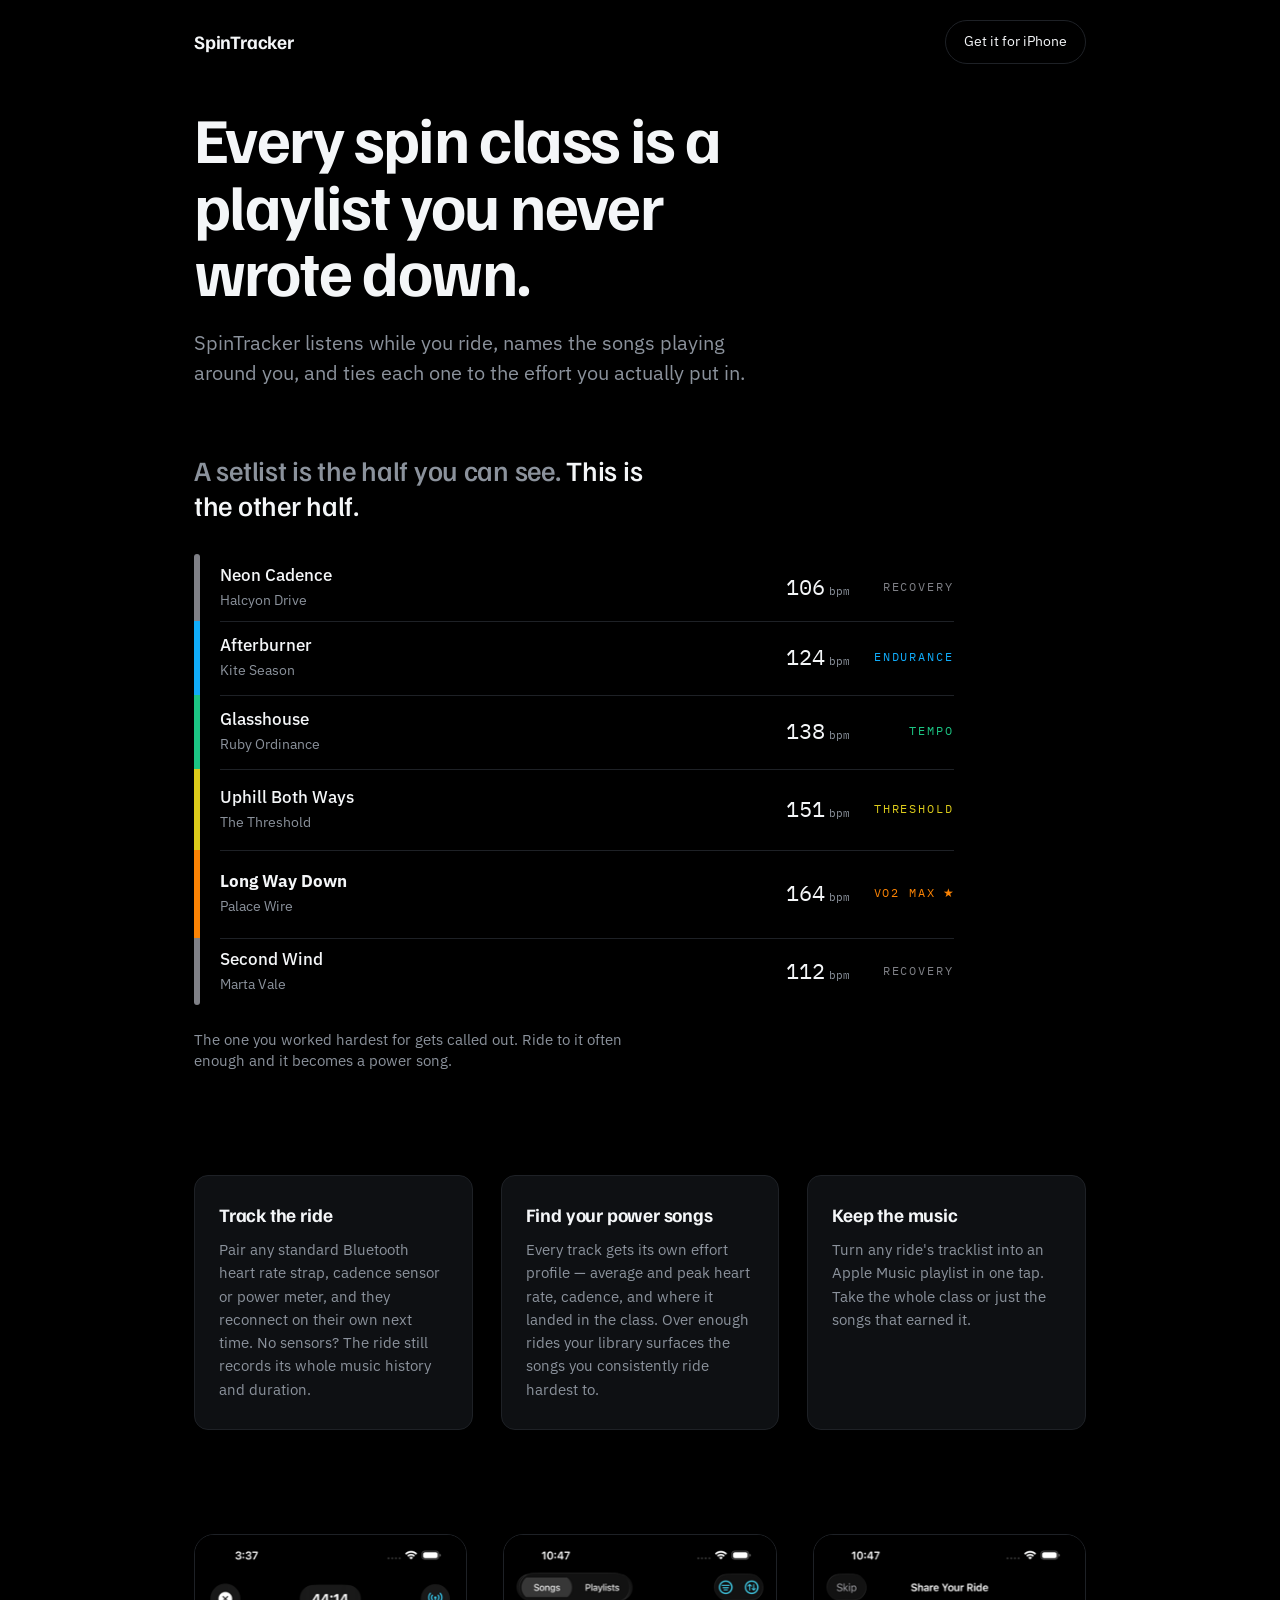
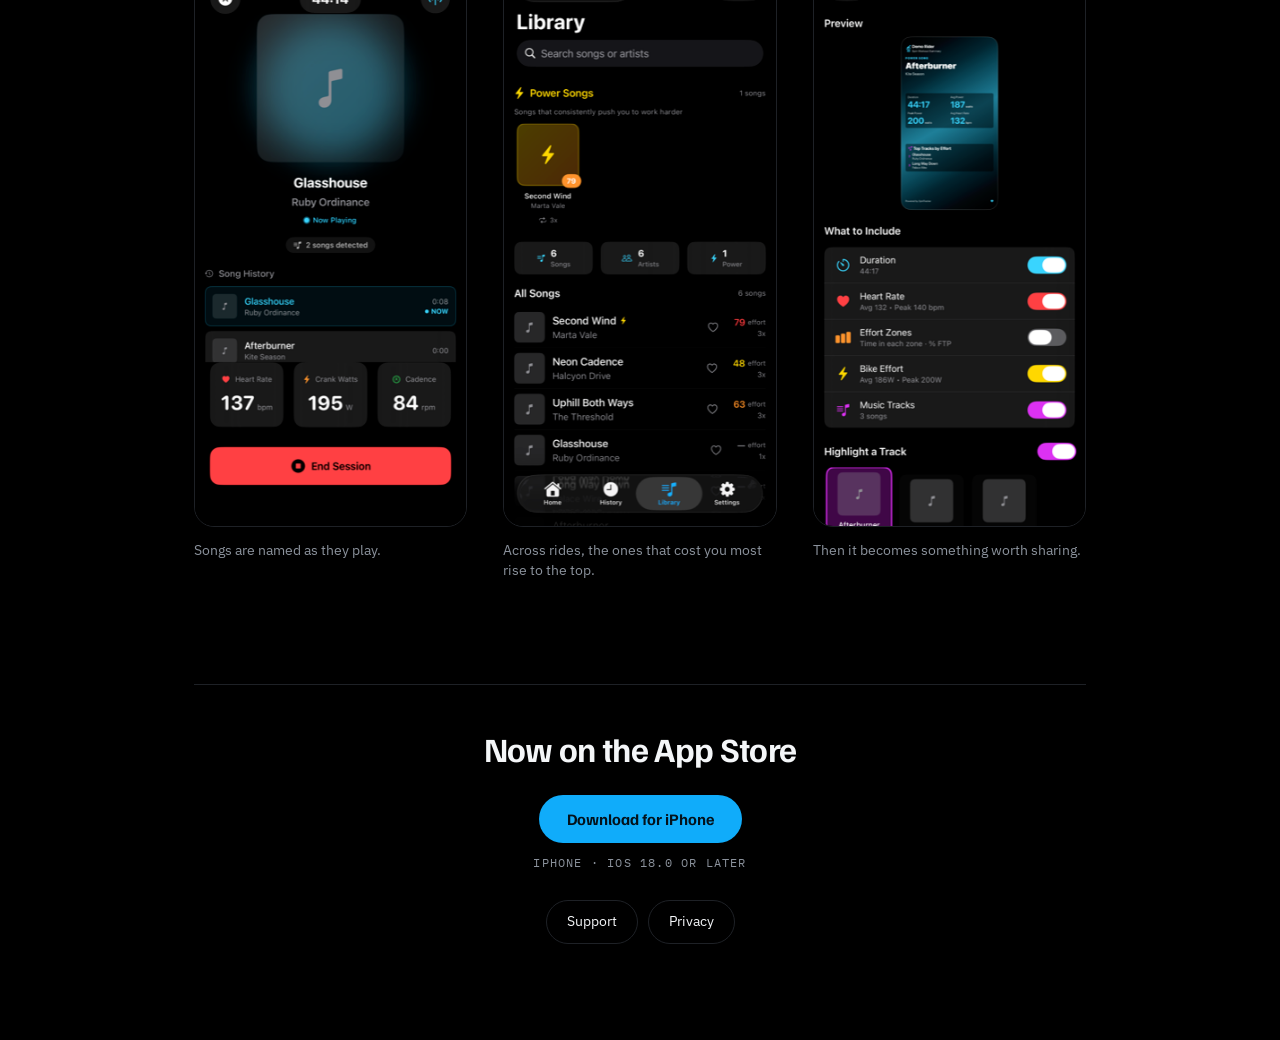
==== index.html @ 0a6ae8ca "Short links: the page loads /r/<code>, and says expired or unavailable Co-Authored-By: Claude Opus 5" ====
<!doctype html>
<html lang="en">
  <head>
    <meta charset="utf-8">
    <meta name="viewport" content="width=device-width, initial-scale=1">
    <!--preview:start-->
    <title>SpinTracker — every ride is a playlist</title>
    <meta name="description" content="SpinTracker listens while you ride, names the songs playing around you, and ties each one to the effort you actually put in.">
    <!--preview:end-->
    <link rel="preconnect" href="https://fonts.googleapis.com">
    <link rel="preconnect" href="https://fonts.gstatic.com" crossorigin>
    <link href="https://fonts.googleapis.com/css2?family=Familjen+Grotesk:wght@500;700&family=IBM+Plex+Mono:wght@400;500&family=IBM+Plex+Sans:wght@400;500&display=swap" rel="stylesheet">
    <link rel="stylesheet" href="/styles.css">
  </head>
  <body>
    <main id="app" hidden>
      <header class="bill">
        <p class="eyebrow">Setlist</p>
        <h1 id="instructor"></h1>
        <p id="venue"></p>
      </header>
      <div id="actions" class="actions" hidden></div>
      <ol id="tracks" class="tracks"></ol>
      <section id="metrics" class="metrics" hidden></section>
      <!--
        Points at this page's own root, which renders the landing pitch when
        the fragment carries no payload.

        Deliberately still not a direct App Store link, now that there is one
        to give. A visitor arriving from someone else's ride has no idea what
        this app is, so the landing page explains that first and carries the
        download link itself — which also keeps the store URL in one place.
      -->
      <footer class="cta">
        <a href="/">Tracked with SpinTracker</a>
      </footer>
    </main>

    <main id="landing" hidden>
      <!--
        The name and the platform used to sit in a small caps kicker above the
        headline. They live here now, and the link names the platform because
        nothing else above the fold does.

        It goes straight to the store. It used to jump to the footer (#get) so
        the store URL had one home, but every fragment on this page is read as
        a setlist payload: "get" failed to decode and the visitor who asked to
        download the app was told "This link is incomplete". app.js now lets a
        landing anchor through, but a download button should not depend on it.
        The store URL now lives here and in the footer; change both.
      -->
      <nav class="topbar" aria-label="SpinTracker">
        <span class="wordmark">SpinTracker</span>
        <a class="topbar-get" href="https://apps.apple.com/app/id6796364873">Get it for iPhone</a>
      </nav>

      <p id="expired-note" class="expired-note" role="status" hidden>This setlist has expired — setlists stay up for 30 days.</p>

      <header class="hero">
        <h1>Every spin class is a playlist you never wrote down.</h1>
        <p class="lede">
          SpinTracker listens while you ride, names the songs playing around you,
          and ties each one to the effort you actually put in.
        </p>
      </header>

      <section class="ride-section" aria-labelledby="ride-heading">
        <h2 id="ride-heading" class="section-title">
          A setlist is the half you can see.
          <em>This is the other half.</em>
        </h2>

        <ol class="ride">
          <li class="ride-row" style="--zone: var(--recovery); --span: 3">
            <span class="ride-bar" aria-hidden="true"></span>
            <span class="ride-song">Neon Cadence<em>Halcyon Drive</em></span>
            <span class="ride-bpm">106<em>bpm</em></span>
            <span class="ride-zone">Recovery</span>
          </li>
          <li class="ride-row" style="--zone: var(--endurance); --span: 4">
            <span class="ride-bar" aria-hidden="true"></span>
            <span class="ride-song">Afterburner<em>Kite Season</em></span>
            <span class="ride-bpm">124<em>bpm</em></span>
            <span class="ride-zone">Endurance</span>
          </li>
          <li class="ride-row" style="--zone: var(--tempo); --span: 4">
            <span class="ride-bar" aria-hidden="true"></span>
            <span class="ride-song">Glasshouse<em>Ruby Ordinance</em></span>
            <span class="ride-bpm">138<em>bpm</em></span>
            <span class="ride-zone">Tempo</span>
          </li>
          <li class="ride-row" style="--zone: var(--threshold); --span: 5">
            <span class="ride-bar" aria-hidden="true"></span>
            <span class="ride-song">Uphill Both Ways<em>The Threshold</em></span>
            <span class="ride-bpm">151<em>bpm</em></span>
            <span class="ride-zone">Threshold</span>
          </li>
          <li class="ride-row is-power" style="--zone: var(--vo2); --span: 6">
            <span class="ride-bar" aria-hidden="true"></span>
            <span class="ride-song">Long Way Down<em>Palace Wire</em></span>
            <span class="ride-bpm">164<em>bpm</em></span>
            <span class="ride-zone">VO2 Max</span>
          </li>
          <li class="ride-row" style="--zone: var(--recovery); --span: 3">
            <span class="ride-bar" aria-hidden="true"></span>
            <span class="ride-song">Second Wind<em>Marta Vale</em></span>
            <span class="ride-bpm">112<em>bpm</em></span>
            <span class="ride-zone">Recovery</span>
          </li>
        </ol>

        <p class="ride-note">
          The one you worked hardest for gets called out. Ride to it often enough
          and it becomes a power song.
        </p>
      </section>

      <section class="what" aria-label="What SpinTracker does">
        <article>
          <h3>Track the ride</h3>
          <p>
            Pair any standard Bluetooth heart rate strap, cadence sensor or power
            meter, and they reconnect on their own next time. No sensors? The ride
            still records its whole music history and duration.
          </p>
        </article>
        <article>
          <h3>Find your power songs</h3>
          <p>
            Every track gets its own effort profile — average and peak heart rate,
            cadence, and where it landed in the class. Over enough rides your
            library surfaces the songs you consistently ride hardest to.
          </p>
        </article>
        <article>
          <h3>Keep the music</h3>
          <p>
            Turn any ride's tracklist into an Apple Music playlist in one tap. Take
            the whole class or just the songs that earned it.
          </p>
        </article>
      </section>

      <section class="shots" aria-label="Screens from the app">
        <figure>
          <img src="/assets/shot-ride.png" alt="The live ride screen naming the song currently playing, with heart rate, crank watts and cadence below it." width="660" height="1434" loading="lazy" decoding="async">
          <figcaption>Songs are named as they play.</figcaption>
        </figure>
        <figure>
          <img src="/assets/shot-library.png" alt="The song library, showing a power song and a list of tracks each with its own effort score and play count." width="660" height="1434" loading="lazy" decoding="async">
          <figcaption>Across rides, the ones that cost you most rise to the top.</figcaption>
        </figure>
        <figure>
          <img src="/assets/shot-card.png" alt="The share card builder, showing a ride card sized for Instagram Stories." width="660" height="1434" loading="lazy" decoding="async">
          <figcaption>Then it becomes something worth sharing.</figcaption>
        </figure>
      </section>

      <footer class="get" id="get">
        <p class="get-status">Now on the App Store</p>
        <a class="get-badge" href="https://apps.apple.com/app/id6796364873">Download for iPhone</a>
        <!--
          The floor is the app's IPHONEOS_DEPLOYMENT_TARGET, and the App Store
          listing is the authority on what shipped. This read 26.2 from launch
          until 1.1.1 lowered the target to 18.0 and nothing told this repo, so
          the page claimed a requirement eight major versions above the truth -
          harmless while there was no download button, and not harmless now.
          The app repo cannot reach in here; check the listing when it moves.
        -->
        <p class="get-note">iPhone · iOS 18.0 or later</p>
        <nav class="get-links">
          <a href="https://excubey.github.io/spintracker-legal/support">Support</a>
          <a href="https://excubey.github.io/spintracker-legal/privacy-policy">Privacy</a>
        </nav>
      </footer>
    </main>

    <main id="fallback" class="fallback">
      <h1>This link is incomplete</h1>
      <p>The setlist data is missing or damaged. Ask whoever shared it for a fresh link.</p>
    </main>
    <main id="unavailable" class="fallback" hidden>
      <h1>Couldn't load this setlist. Try again in a moment.</h1>
      <p><a id="retry" href="/">Try again</a></p>
    </main>
    <script src="/app.js"></script>
  </body>
</html>
---- styles.css ----
:root { color-scheme: light dark; --bg: #fff; --fg: #111; --muted: #666; --line: #e5e5e5; }
@media (prefers-color-scheme: dark) {
  :root { --bg: #000; --fg: #f5f5f5; --muted: #9a9a9a; --line: #262626; }
}
* { box-sizing: border-box; }
body {
  margin: 0; padding: 24px 20px 48px;
  background: var(--bg); color: var(--fg);
  font: 16px/1.4 -apple-system, BlinkMacSystemFont, "Segoe UI", system-ui, sans-serif;
  max-width: 640px; margin-inline: auto;
}
.eyebrow { margin: 0; font-size: 12px; letter-spacing: .14em; text-transform: uppercase; color: var(--muted); }
h1 { margin: 4px 0 6px; font-size: 30px; line-height: 1.15; overflow-wrap: anywhere; }
.bill p:last-child { margin: 0 0 28px; color: var(--muted); font-size: 14px; overflow-wrap: anywhere; }
.actions { display: flex; flex-wrap: wrap; gap: 10px; margin: -12px 0 28px; }
/* The rule above sets display, which outranks the hidden attribute's own. */
.actions[hidden] { display: none; }
.action {
  display: flex; flex-direction: column; justify-content: center; flex: 1 1 200px;
  min-height: 56px; padding: 9px 16px;
  border: 1px solid var(--line); border-radius: 14px;
  text-decoration: none; color: var(--fg);
}
.action-label { font-weight: 600; font-size: 15px; }
.action-detail { color: var(--muted); font-size: 12px; overflow-wrap: anywhere; }
.tracks { list-style: none; margin: 0; padding: 0; counter-reset: track; }
.track {
  display: flex; align-items: center; gap: 12px;
  padding: 12px 0; border-top: 1px solid var(--line);
}
.track::before {
  counter-increment: track; content: counter(track);
  min-width: 22px; color: var(--muted); font-variant-numeric: tabular-nums; font-size: 13px;
}
.track-meta { display: flex; flex-direction: column; min-width: 0; flex: 1; }
.track-title { font-weight: 600; overflow-wrap: anywhere; }
.track-artist { color: var(--muted); font-size: 14px; overflow-wrap: anywhere; }
.track-links { display: flex; gap: 8px; flex-shrink: 0; }
.track-links a {
  display: inline-flex; align-items: center; justify-content: center;
  min-height: 44px; padding: 7px 14px;
  border: 1px solid var(--line); border-radius: 999px;
  font-size: 12px; text-decoration: none; color: var(--fg); white-space: nowrap;
}
.metrics { margin-top: 24px; color: var(--muted); font-size: 14px; }
.cta { margin-top: 36px; text-align: center; font-size: 14px; }
.fallback { text-align: center; padding-top: 56px; }
.fallback h1 { font-size: 22px; }
.fallback p { color: var(--muted); }
.fallback a { color: var(--fg); }

/* ==========================================================================
   Landing — shown at the bare domain, when there is no payload to render.

   Everything below is scoped under #landing or body.is-landing so the setlist
   renderer above keeps its own light/dark tokens untouched. The two states
   share a document but not a palette: a setlist is someone else's ride and
   stays quiet; this is the pitch and looks like the app.

   The colours are not decoration. They are SpinTracker's six effort zones,
   and the ribbon climbs them in order — so the spine of the hero encodes the
   shape of a real class.
   ========================================================================== */

#landing {
  --ink: #000;
  --surface: #0e1013;
  --edge: #1e2126;
  --text: #f4f6f8;
  --dim: #8b929c;

  --recovery:  #7f8086;
  --endurance: #10acfa;
  --tempo:     #1cc584;
  --threshold: #dccb1a;
  --vo2:       #fb8304;
  --anaerobic: #f81f4e;

  --display: "Familjen Grotesk", "Helvetica Neue", Arial, sans-serif;
  --body: "IBM Plex Sans", -apple-system, BlinkMacSystemFont, system-ui, sans-serif;
  --data: "IBM Plex Mono", ui-monospace, SFMono-Regular, Menlo, monospace;

  color: var(--text);
  font-family: var(--body);
  max-width: 940px;
  margin-inline: auto;
  padding: 0 24px 96px;
}

body.is-landing {
  /* Literal, not var(--ink): the landing tokens are scoped to #landing, which
     is this element's child, so they are not in scope here. */
  background: #000;
  max-width: none;
  padding: 0;
  margin: 0;
}

/* --- Top bar ------------------------------------------------------------ */

#landing .topbar {
  display: flex;
  align-items: center;
  justify-content: space-between;
  gap: 16px;
  padding-top: 20px;
}
#landing .wordmark {
  font-family: var(--display);
  font-weight: 700;
  font-size: 19px;
  letter-spacing: -.01em;
}
#landing .topbar-get {
  display: inline-flex;
  align-items: center;
  min-height: 44px;
  padding: 0 18px;
  border: 1px solid var(--edge);
  border-radius: 999px;
  color: var(--text);
  text-decoration: none;
  font-size: 14px;
}
#landing .topbar-get:hover { border-color: var(--endurance); }

/* --- Hero --------------------------------------------------------------- */

#landing .hero { padding: 72px 0 64px; }

/* Capped at 64px, not 76px. The headline is a full sentence, and at 76px in
   15ch it ran to four lines and a third of the viewport before anything else
   could be seen. A sentence reads as a sentence a size down. */
#landing .hero h1 {
  font-family: var(--display);
  font-weight: 700;
  font-size: clamp(36px, 6.4vw, 64px);
  line-height: 1.04;
  letter-spacing: -.025em;
  margin: 0;
  max-width: 17ch;
}

/* Shown above the pitch when a short link has expired: same scale as the lede,
   so it reads as the first line of the page rather than an error banner. */
#landing .expired-note {
  font-size: clamp(17px, 2.1vw, 20px);
  line-height: 1.5;
  color: var(--text);
  margin: 40px 0 0;
  padding-left: 16px;
  border-left: 3px solid var(--threshold);
  max-width: 46ch;
}
#landing .expired-note + .hero { padding-top: 40px; }

#landing .lede {
  font-size: clamp(17px, 2.1vw, 20px);
  line-height: 1.5;
  color: var(--dim);
  max-width: 46ch;
  margin: 24px 0 0;
  text-wrap: pretty;
}

/* --- The ribbon: the one thing this page is remembered by ---------------- */

#landing .section-title {
  font-family: var(--display);
  font-weight: 500;
  font-size: clamp(21px, 3vw, 28px);
  line-height: 1.25;
  letter-spacing: -.01em;
  margin: 0 0 32px;
  max-width: 30ch;
  color: var(--dim);
}
#landing .section-title em { font-style: normal; color: var(--text); }

#landing .ride {
  list-style: none;
  margin: 0;
  padding: 0;
  /* Capped narrower than the container so the bpm sits near the song it
     belongs to. At full width the two drifted to opposite edges and stopped
     reading as one row. */
  max-width: 760px;
}

#landing .ride-row {
  position: relative;
  display: grid;
  /* No column for the ribbon: it is positioned out of flow (see .ride-bar),
     so reserving a track for it would leave the track empty and shove the
     song title into the 6px gutter. The gutter is padding instead. */
  grid-template-columns: 1fr auto auto;
  padding-left: 26px;
  align-items: center;
  gap: 0 20px;
  /* --span is how long the track ran. Taller row = longer song, so the ribbon
     carries the rhythm of the class rather than an even stripe. */
  min-height: calc(46px + (var(--span) * 7px));
}

/* The separator starts AFTER the bar column, so the segments stack into one
   unbroken spine while the rows still read as separate. A plain border-top on
   the row cut straight through the ribbon and turned it into six loose ticks —
   which is not what the app draws. */
#landing .ride-row + .ride-row::before {
  content: "";
  position: absolute;
  inset: 0 0 auto 26px;
  border-top: 1px solid var(--edge);
}

/* Absolutely positioned, not a stretched grid item.

   As a grid item it could only fill its own TRACK, and `align-items: center`
   centres the tracks inside a row whose min-height is larger — so on any row
   where the content is shorter than min-height (desktop) or wraps onto a
   second track (mobile), the segment fell short of the row edges and the
   spine broke into ticks. Out of flow it spans the row box itself, which is
   what "one continuous ribbon" actually requires. The 6px grid column stays
   as the reserved gutter. */
#landing .ride-bar {
  position: absolute;
  left: 0;
  top: 0;
  bottom: 0;
  width: 6px;
  background: var(--zone);
}
#landing .ride-row:first-child .ride-bar { border-radius: 3px 3px 0 0; }
#landing .ride-row:last-child .ride-bar { border-radius: 0 0 3px 3px; }

#landing .ride-song {
  font-size: 17px;
  font-weight: 500;
  display: flex;
  flex-direction: column;
  gap: 3px;
  min-width: 0;
  overflow-wrap: anywhere;
}
#landing .ride-song em {
  font-style: normal;
  font-weight: 400;
  font-size: 14px;
  color: var(--dim);
}

#landing .ride-bpm {
  font-family: var(--data);
  font-size: 22px;
  font-variant-numeric: tabular-nums;
  color: var(--text);
  white-space: nowrap;
}
#landing .ride-bpm em {
  font-style: normal;
  font-size: 11px;
  color: var(--dim);
  margin-left: 4px;
}

#landing .ride-zone {
  font-family: var(--data);
  font-size: 12px;
  letter-spacing: .16em;
  text-transform: uppercase;
  color: var(--zone);
  text-align: right;
  /* Wide enough for the longest label WITH its tracking ("THRESHOLD",
     "VO2 MAX ★"). Each row is its own grid, so a column narrower than its
     label let every row size it differently and the bpm figures drifted out
     of line from row to row. */
  min-width: 12ch;
}

/* The power song is the product's whole claim, so it is the one row that is
   allowed to shout — and it shouts in its own zone colour, not a new one. */
#landing .ride-row.is-power .ride-song { font-weight: 700; }
#landing .ride-row.is-power .ride-zone::after {
  content: " ★";
  letter-spacing: 0;
}

#landing .ride-note {
  margin: 24px 0 0;
  color: var(--dim);
  font-size: 15px;
  max-width: 48ch;
}

/* --- What it does ------------------------------------------------------- */

#landing .what {
  display: grid;
  grid-template-columns: repeat(auto-fit, minmax(240px, 1fr));
  gap: 28px;
  margin-top: 104px;
}
#landing .what article {
  background: var(--surface);
  border: 1px solid var(--edge);
  border-radius: 14px;
  padding: 26px 24px 28px;
}
#landing .what h3 {
  font-family: var(--display);
  font-weight: 700;
  font-size: 19px;
  letter-spacing: -.01em;
  margin: 0 0 10px;
}
#landing .what p {
  margin: 0;
  font-size: 15px;
  line-height: 1.55;
  color: var(--dim);
}

/* --- Screens ------------------------------------------------------------ */

#landing .shots {
  display: grid;
  grid-template-columns: repeat(auto-fit, minmax(230px, 1fr));
  gap: 36px;
  margin-top: 104px;
}
#landing .shots figure { margin: 0; }
#landing .shots img {
  width: 100%;
  height: auto;
  display: block;
  border-radius: 20px;
  border: 1px solid var(--edge);
}
#landing .shots figcaption {
  margin-top: 14px;
  font-size: 14px;
  color: var(--dim);
}

/* --- Get it ------------------------------------------------------------- */

#landing .get {
  margin-top: 104px;
  padding-top: 40px;
  border-top: 1px solid var(--edge);
  text-align: center;
}
#landing .get-status {
  font-family: var(--display);
  font-weight: 700;
  font-size: clamp(24px, 4vw, 34px);
  letter-spacing: -.02em;
  margin: 0;
}
#landing .get-note {
  font-family: var(--data);
  font-size: 12px;
  letter-spacing: .1em;
  text-transform: uppercase;
  color: var(--dim);
  margin: 12px 0 0;
}
#landing .get-badge {
  display: inline-flex;
  align-items: center;
  justify-content: center;
  min-height: 48px;
  margin-top: 22px;
  padding: 0 28px;
  border-radius: 999px;
  background: var(--endurance);
  color: #04121b;
  text-decoration: none;
  font-family: var(--display);
  font-weight: 700;
  font-size: 16px;
}
#landing .get-badge:hover { background: #4cc4ff; }

#landing .get-links {
  margin-top: 28px;
  display: flex;
  gap: 10px;
  justify-content: center;
  flex-wrap: wrap;
}
#landing .get-links a {
  display: inline-flex;
  align-items: center;
  min-height: 44px;
  padding: 0 20px;
  border: 1px solid var(--edge);
  border-radius: 999px;
  color: var(--text);
  text-decoration: none;
  font-size: 14px;
}
#landing .get-links a:hover { border-color: var(--endurance); }

#landing a:focus-visible,
#app a:focus-visible {
  outline: 2px solid var(--endurance, #10acfa);
  outline-offset: 3px;
}

/* No entrance animation on the ribbon, deliberately.

   It had one: segments scaling up from scaleY(0), staggered down the spine.
   The problem is what that costs when the animation does not run — the bar's
   ONLY route to being visible was the animation finishing, so any context
   where the timeline does not advance (a background tab on first paint, a
   throttled renderer) painted the page's signature element as nothing at all.
   Measured: playState "running", currentTime pinned at 0, transform
   matrix(1,0,0,0,0,0).

   A decorative flourish is not worth a fail-open on the one thing this page is
   built around, and the ribbon reads perfectly well standing still.
*/

@media (max-width: 560px) {
  #landing { padding: 0 18px 72px; }
  #landing .hero { padding: 48px 0 44px; }
  #landing .ride-row {
    grid-template-columns: 1fr auto;
    row-gap: 6px;
  }
  #landing .ride-zone {
    grid-column: 1 / -1;
    text-align: left;
    min-width: 0;
  }
  #landing .what, #landing .shots, #landing .get { margin-top: 72px; }
}
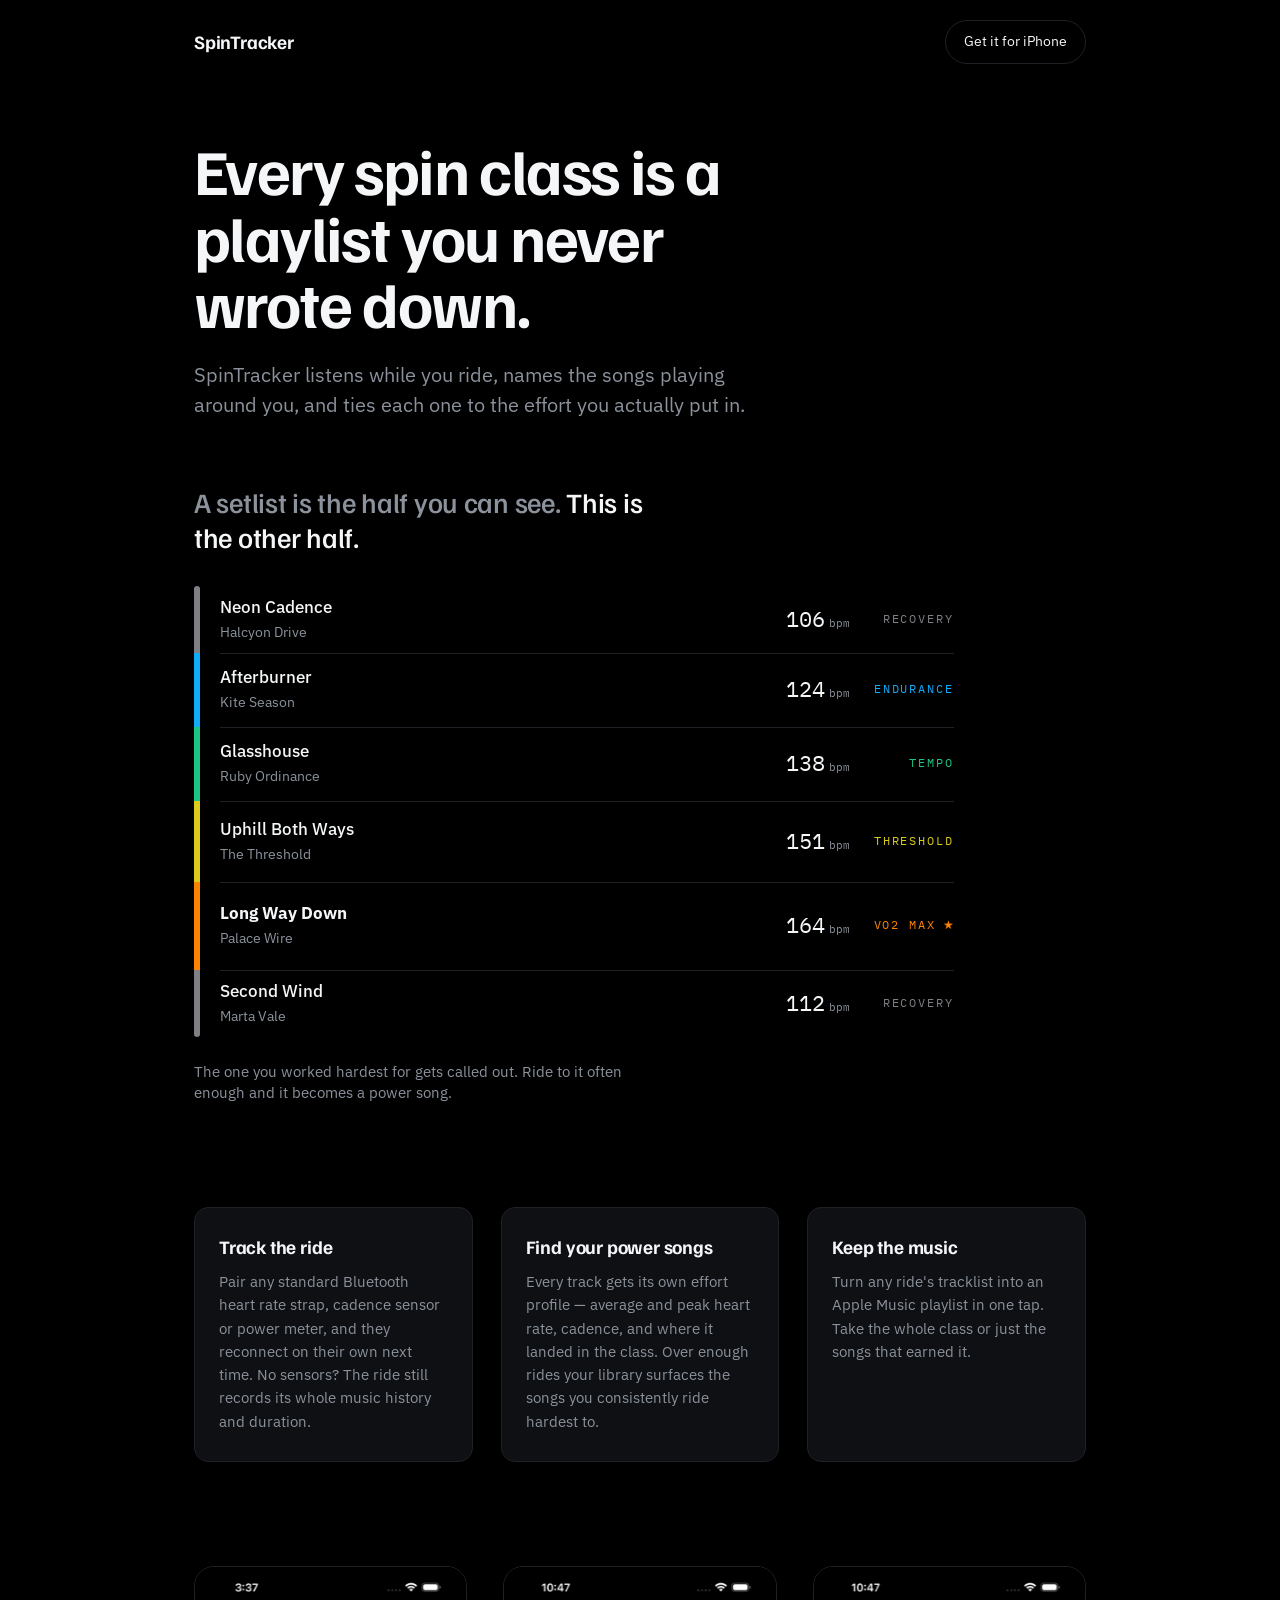
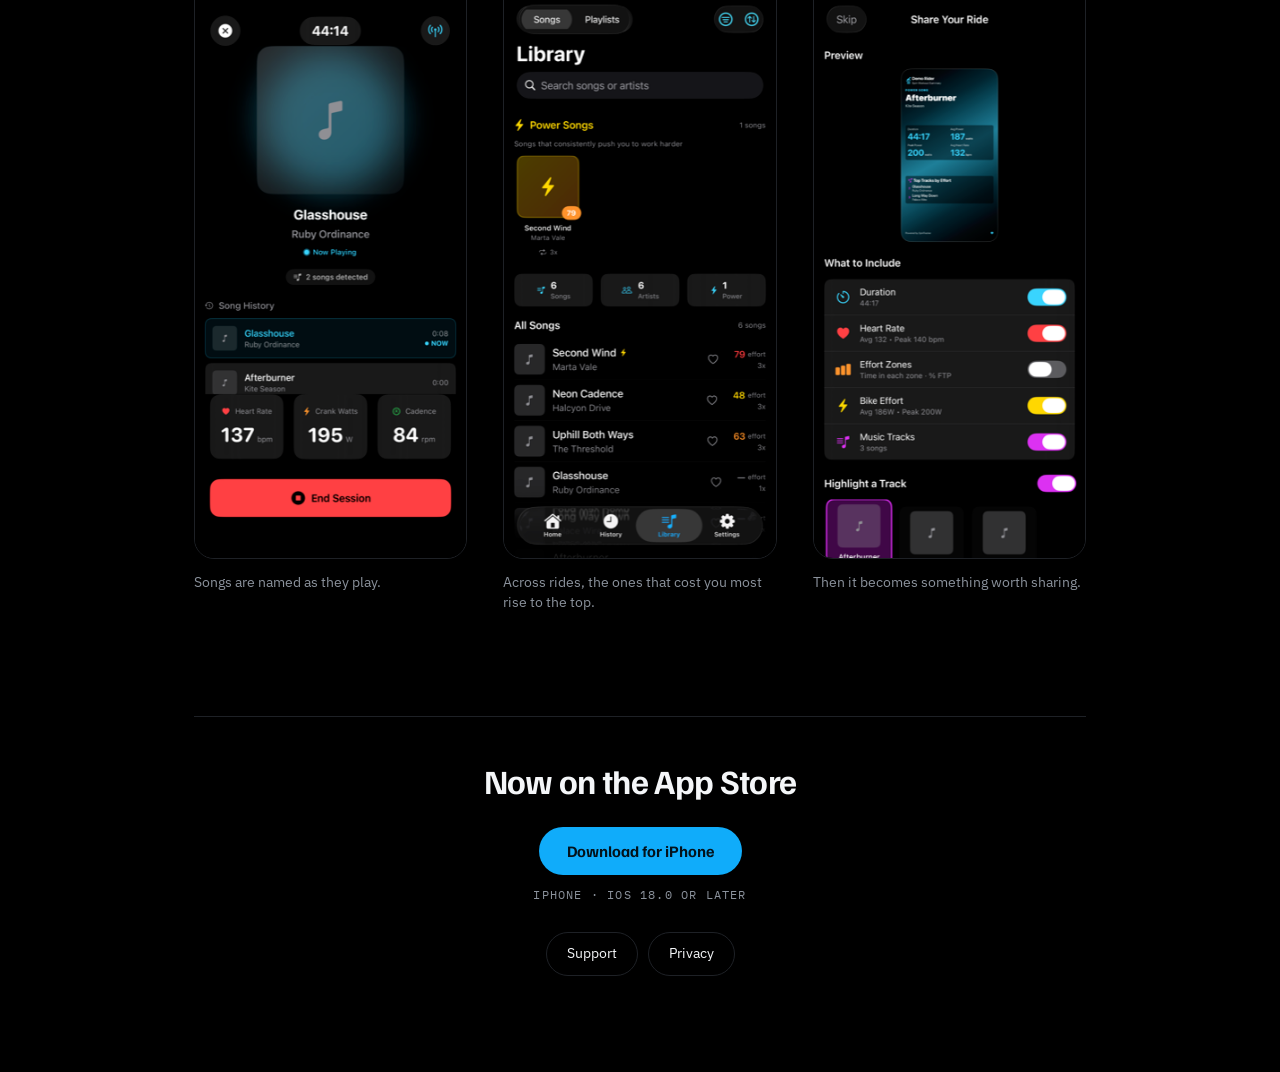
==== commit d5b09a51: "Fix the "Get it for iPhone" link, which showed "This link is incomplete" (#8) The top bar linked to " ====
--- a/index.html
+++ b/index.html
@@ -3,14 +3,12 @@
   <head>
     <meta charset="utf-8">
     <meta name="viewport" content="width=device-width, initial-scale=1">
-    <!--preview:start-->
     <title>SpinTracker — every ride is a playlist</title>
     <meta name="description" content="SpinTracker listens while you ride, names the songs playing around you, and ties each one to the effort you actually put in.">
-    <!--preview:end-->
     <link rel="preconnect" href="https://fonts.googleapis.com">
     <link rel="preconnect" href="https://fonts.gstatic.com" crossorigin>
     <link href="https://fonts.googleapis.com/css2?family=Familjen+Grotesk:wght@500;700&family=IBM+Plex+Mono:wght@400;500&family=IBM+Plex+Sans:wght@400;500&display=swap" rel="stylesheet">
-    <link rel="stylesheet" href="/styles.css">
+    <link rel="stylesheet" href="styles.css">
   </head>
   <body>
     <main id="app" hidden>
@@ -53,8 +51,6 @@
         <span class="wordmark">SpinTracker</span>
         <a class="topbar-get" href="https://apps.apple.com/app/id6796364873">Get it for iPhone</a>
       </nav>
-
-      <p id="expired-note" class="expired-note" role="status" hidden>This setlist has expired — setlists stay up for 30 days.</p>
 
       <header class="hero">
         <h1>Every spin class is a playlist you never wrote down.</h1>
@@ -143,15 +139,15 @@
 
       <section class="shots" aria-label="Screens from the app">
         <figure>
-          <img src="/assets/shot-ride.png" alt="The live ride screen naming the song currently playing, with heart rate, crank watts and cadence below it." width="660" height="1434" loading="lazy" decoding="async">
+          <img src="assets/shot-ride.png" alt="The live ride screen naming the song currently playing, with heart rate, crank watts and cadence below it." width="660" height="1434" loading="lazy" decoding="async">
           <figcaption>Songs are named as they play.</figcaption>
         </figure>
         <figure>
-          <img src="/assets/shot-library.png" alt="The song library, showing a power song and a list of tracks each with its own effort score and play count." width="660" height="1434" loading="lazy" decoding="async">
+          <img src="assets/shot-library.png" alt="The song library, showing a power song and a list of tracks each with its own effort score and play count." width="660" height="1434" loading="lazy" decoding="async">
           <figcaption>Across rides, the ones that cost you most rise to the top.</figcaption>
         </figure>
         <figure>
-          <img src="/assets/shot-card.png" alt="The share card builder, showing a ride card sized for Instagram Stories." width="660" height="1434" loading="lazy" decoding="async">
+          <img src="assets/shot-card.png" alt="The share card builder, showing a ride card sized for Instagram Stories." width="660" height="1434" loading="lazy" decoding="async">
           <figcaption>Then it becomes something worth sharing.</figcaption>
         </figure>
       </section>
@@ -179,10 +175,6 @@
       <h1>This link is incomplete</h1>
       <p>The setlist data is missing or damaged. Ask whoever shared it for a fresh link.</p>
     </main>
-    <main id="unavailable" class="fallback" hidden>
-      <h1>Couldn't load this setlist. Try again in a moment.</h1>
-      <p><a id="retry" href="/">Try again</a></p>
-    </main>
-    <script src="/app.js"></script>
+    <script src="app.js"></script>
   </body>
 </html>
--- a/styles.css
+++ b/styles.css
@@ -44,6 +44,25 @@
 }
 .metrics { margin-top: 24px; color: var(--muted); font-size: 14px; }
 .cta { margin-top: 36px; text-align: center; font-size: 14px; }
+.cta a { display: inline-flex; align-items: center; gap: 8px; color: var(--fg); }
+.report { margin: 20px 0 0; text-align: center; font-size: 12px; }
+.report a { color: var(--muted); }
+.cta-icon { width: 20px; height: 20px; border-radius: 22.5%; flex-shrink: 0; }
+
+/* The setlist's top bar reuses the landing's markup (.topbar, .wordmark,
+   .topbar-get) with the setlist's own light/dark tokens. */
+#app .topbar {
+  display: flex; align-items: center; justify-content: space-between;
+  gap: 12px; margin-bottom: 24px;
+}
+#app .brand { display: inline-flex; align-items: center; gap: 10px; min-width: 0; color: var(--fg); text-decoration: none; }
+#app .brand-icon { width: 30px; height: 30px; border-radius: 22.5%; flex-shrink: 0; }
+#app .wordmark { font-weight: 700; font-size: 19px; letter-spacing: -.01em; white-space: nowrap; }
+#app .topbar-get {
+  display: inline-flex; align-items: center; min-height: 44px; padding: 0 16px;
+  border: 1px solid var(--line); border-radius: 999px;
+  color: var(--fg); text-decoration: none; font-size: 14px; white-space: nowrap;
+}
 .fallback { text-align: center; padding-top: 56px; }
 .fallback h1 { font-size: 22px; }
 .fallback p { color: var(--muted); }
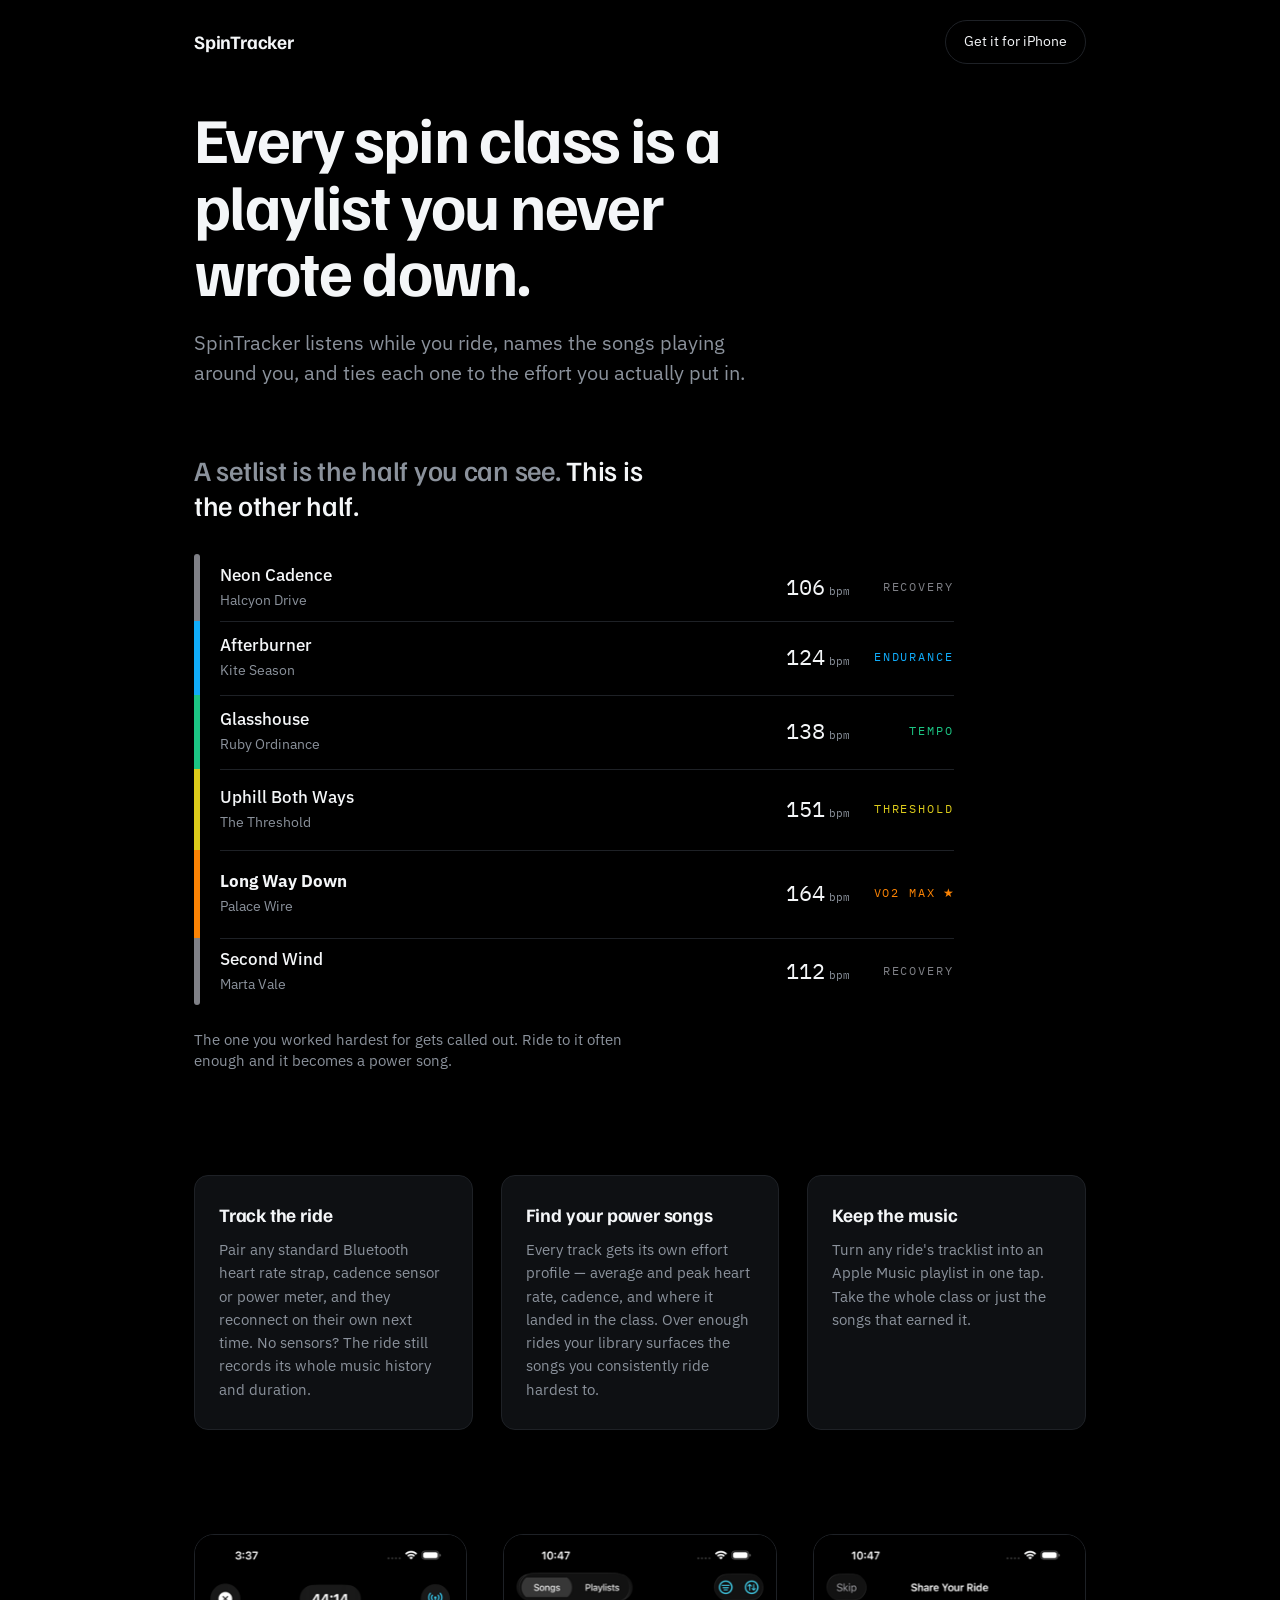
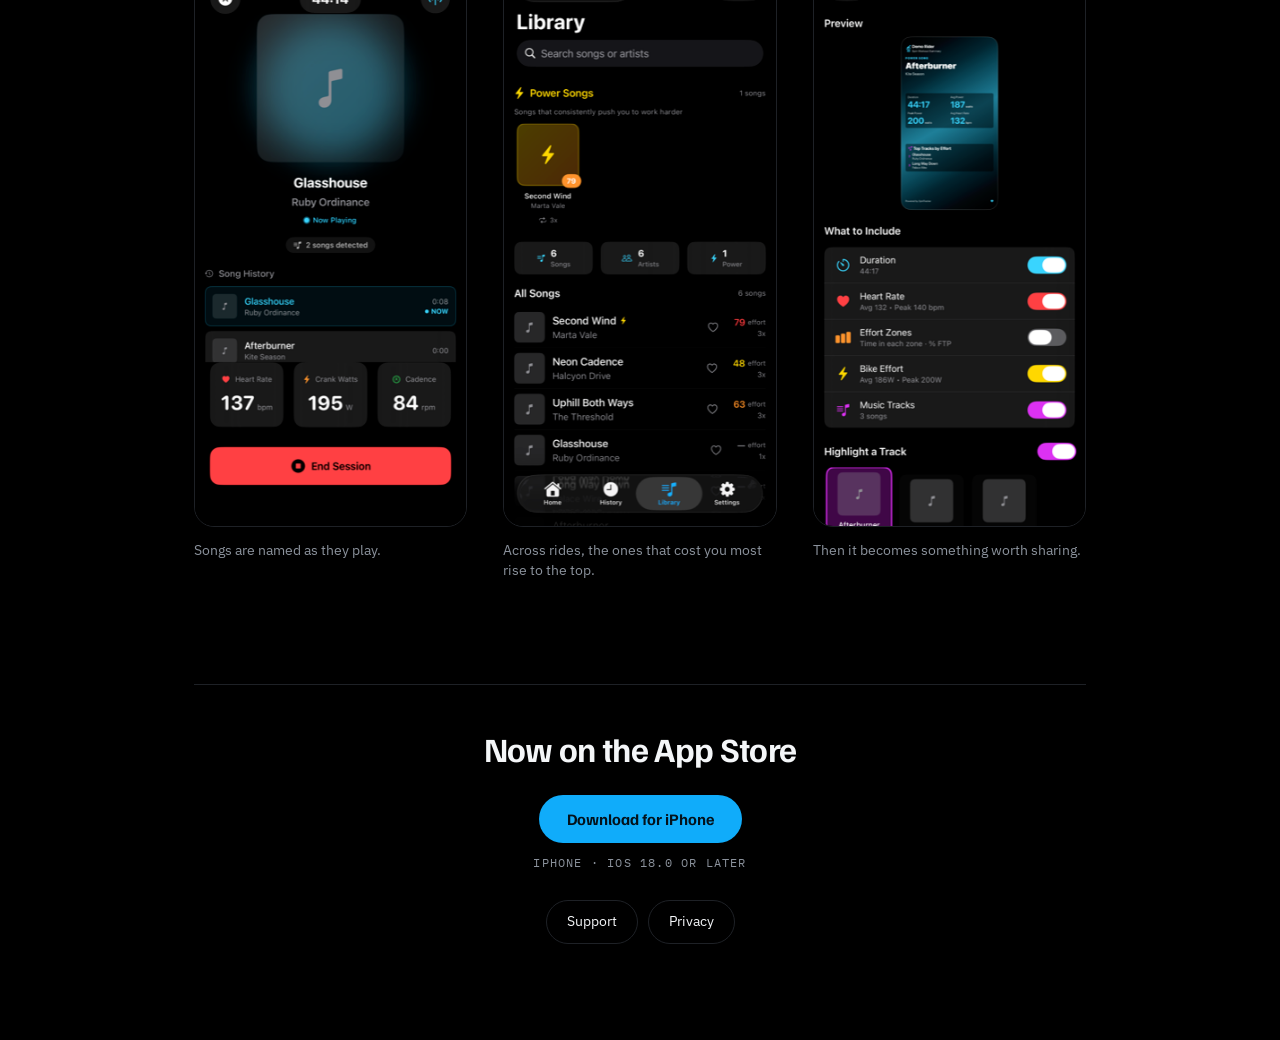
==== commit 1d1159c7: "Short setlist links: a server for /r/<code>, previews, and the setlist page's logo (#9) * Short link" ====
--- a/index.html
+++ b/index.html
@@ -3,15 +3,26 @@
   <head>
     <meta charset="utf-8">
     <meta name="viewport" content="width=device-width, initial-scale=1">
+    <!--preview:start-->
     <title>SpinTracker — every ride is a playlist</title>
     <meta name="description" content="SpinTracker listens while you ride, names the songs playing around you, and ties each one to the effort you actually put in.">
+    <!--preview:end-->
+    <link rel="icon" type="image/png" href="/assets/icon-180.png">
+    <link rel="apple-touch-icon" href="/assets/icon-180.png">
     <link rel="preconnect" href="https://fonts.googleapis.com">
     <link rel="preconnect" href="https://fonts.gstatic.com" crossorigin>
     <link href="https://fonts.googleapis.com/css2?family=Familjen+Grotesk:wght@500;700&family=IBM+Plex+Mono:wght@400;500&family=IBM+Plex+Sans:wght@400;500&display=swap" rel="stylesheet">
-    <link rel="stylesheet" href="styles.css">
+    <link rel="stylesheet" href="/styles.css">
   </head>
   <body>
     <main id="app" hidden>
+      <nav class="topbar" aria-label="SpinTracker">
+        <a class="brand" href="/">
+          <img class="brand-icon" src="/assets/icon-180.png" alt="" width="30" height="30">
+          <span class="wordmark">SpinTracker</span>
+        </a>
+        <a class="topbar-get" href="https://apps.apple.com/app/id6796364873">Get it for iPhone</a>
+      </nav>
       <header class="bill">
         <p class="eyebrow">Setlist</p>
         <h1 id="instructor"></h1>
@@ -24,14 +35,16 @@
         Points at this page's own root, which renders the landing pitch when
         the fragment carries no payload.
 
-        Deliberately still not a direct App Store link, now that there is one
-        to give. A visitor arriving from someone else's ride has no idea what
-        this app is, so the landing page explains that first and carries the
-        download link itself — which also keeps the store URL in one place.
+        Deliberately still not a direct App Store link in the footer. A visitor
+        arriving from someone else's ride has no idea what this app is, so the
+        landing page explains that first. (The top bar above does carry a
+        direct "Get it for iPhone" button, for the visitor who already knows.)
       -->
       <footer class="cta">
-        <a href="/">Tracked with SpinTracker</a>
+        <a href="/"><img class="cta-icon" src="/assets/icon-180.png" alt="" width="20" height="20">Tracked with SpinTracker — see what it does</a>
       </footer>
+      <!-- href is built in app.js (render), from the page's own /r/<code>. -->
+      <p class="report"><a id="report">Report this setlist</a></p>
     </main>
 
     <main id="landing" hidden>
@@ -51,6 +64,8 @@
         <span class="wordmark">SpinTracker</span>
         <a class="topbar-get" href="https://apps.apple.com/app/id6796364873">Get it for iPhone</a>
       </nav>
+
+      <p id="expired-note" class="expired-note" role="status" hidden>This setlist has expired — setlists stay up for 30 days.</p>
 
       <header class="hero">
         <h1>Every spin class is a playlist you never wrote down.</h1>
@@ -139,15 +154,15 @@
 
       <section class="shots" aria-label="Screens from the app">
         <figure>
-          <img src="assets/shot-ride.png" alt="The live ride screen naming the song currently playing, with heart rate, crank watts and cadence below it." width="660" height="1434" loading="lazy" decoding="async">
+          <img src="/assets/shot-ride.png" alt="The live ride screen naming the song currently playing, with heart rate, crank watts and cadence below it." width="660" height="1434" loading="lazy" decoding="async">
           <figcaption>Songs are named as they play.</figcaption>
         </figure>
         <figure>
-          <img src="assets/shot-library.png" alt="The song library, showing a power song and a list of tracks each with its own effort score and play count." width="660" height="1434" loading="lazy" decoding="async">
+          <img src="/assets/shot-library.png" alt="The song library, showing a power song and a list of tracks each with its own effort score and play count." width="660" height="1434" loading="lazy" decoding="async">
           <figcaption>Across rides, the ones that cost you most rise to the top.</figcaption>
         </figure>
         <figure>
-          <img src="assets/shot-card.png" alt="The share card builder, showing a ride card sized for Instagram Stories." width="660" height="1434" loading="lazy" decoding="async">
+          <img src="/assets/shot-card.png" alt="The share card builder, showing a ride card sized for Instagram Stories." width="660" height="1434" loading="lazy" decoding="async">
           <figcaption>Then it becomes something worth sharing.</figcaption>
         </figure>
       </section>
@@ -175,6 +190,10 @@
       <h1>This link is incomplete</h1>
       <p>The setlist data is missing or damaged. Ask whoever shared it for a fresh link.</p>
     </main>
-    <script src="app.js"></script>
+    <main id="unavailable" class="fallback" hidden>
+      <h1>Couldn't load this setlist. Try again in a moment.</h1>
+      <p><a id="retry" href="/">Try again</a></p>
+    </main>
+    <script src="/app.js"></script>
   </body>
 </html>
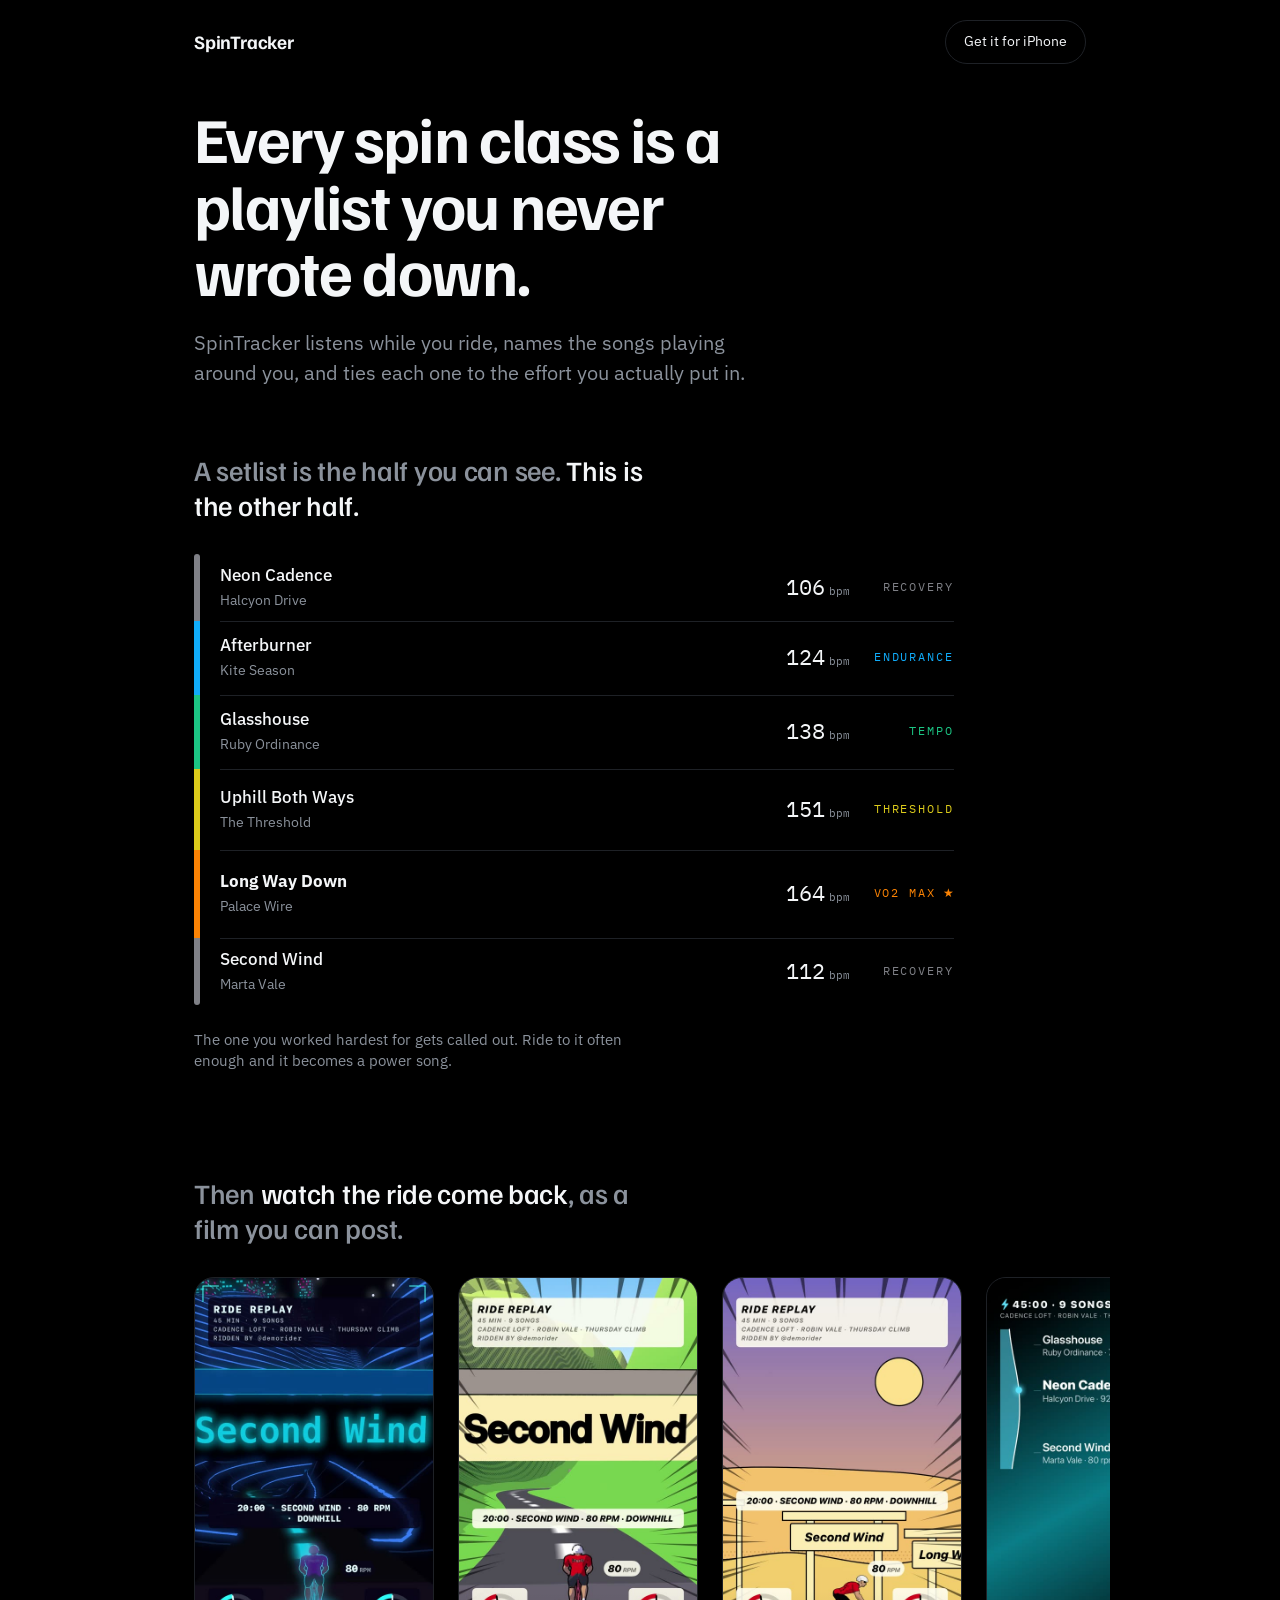
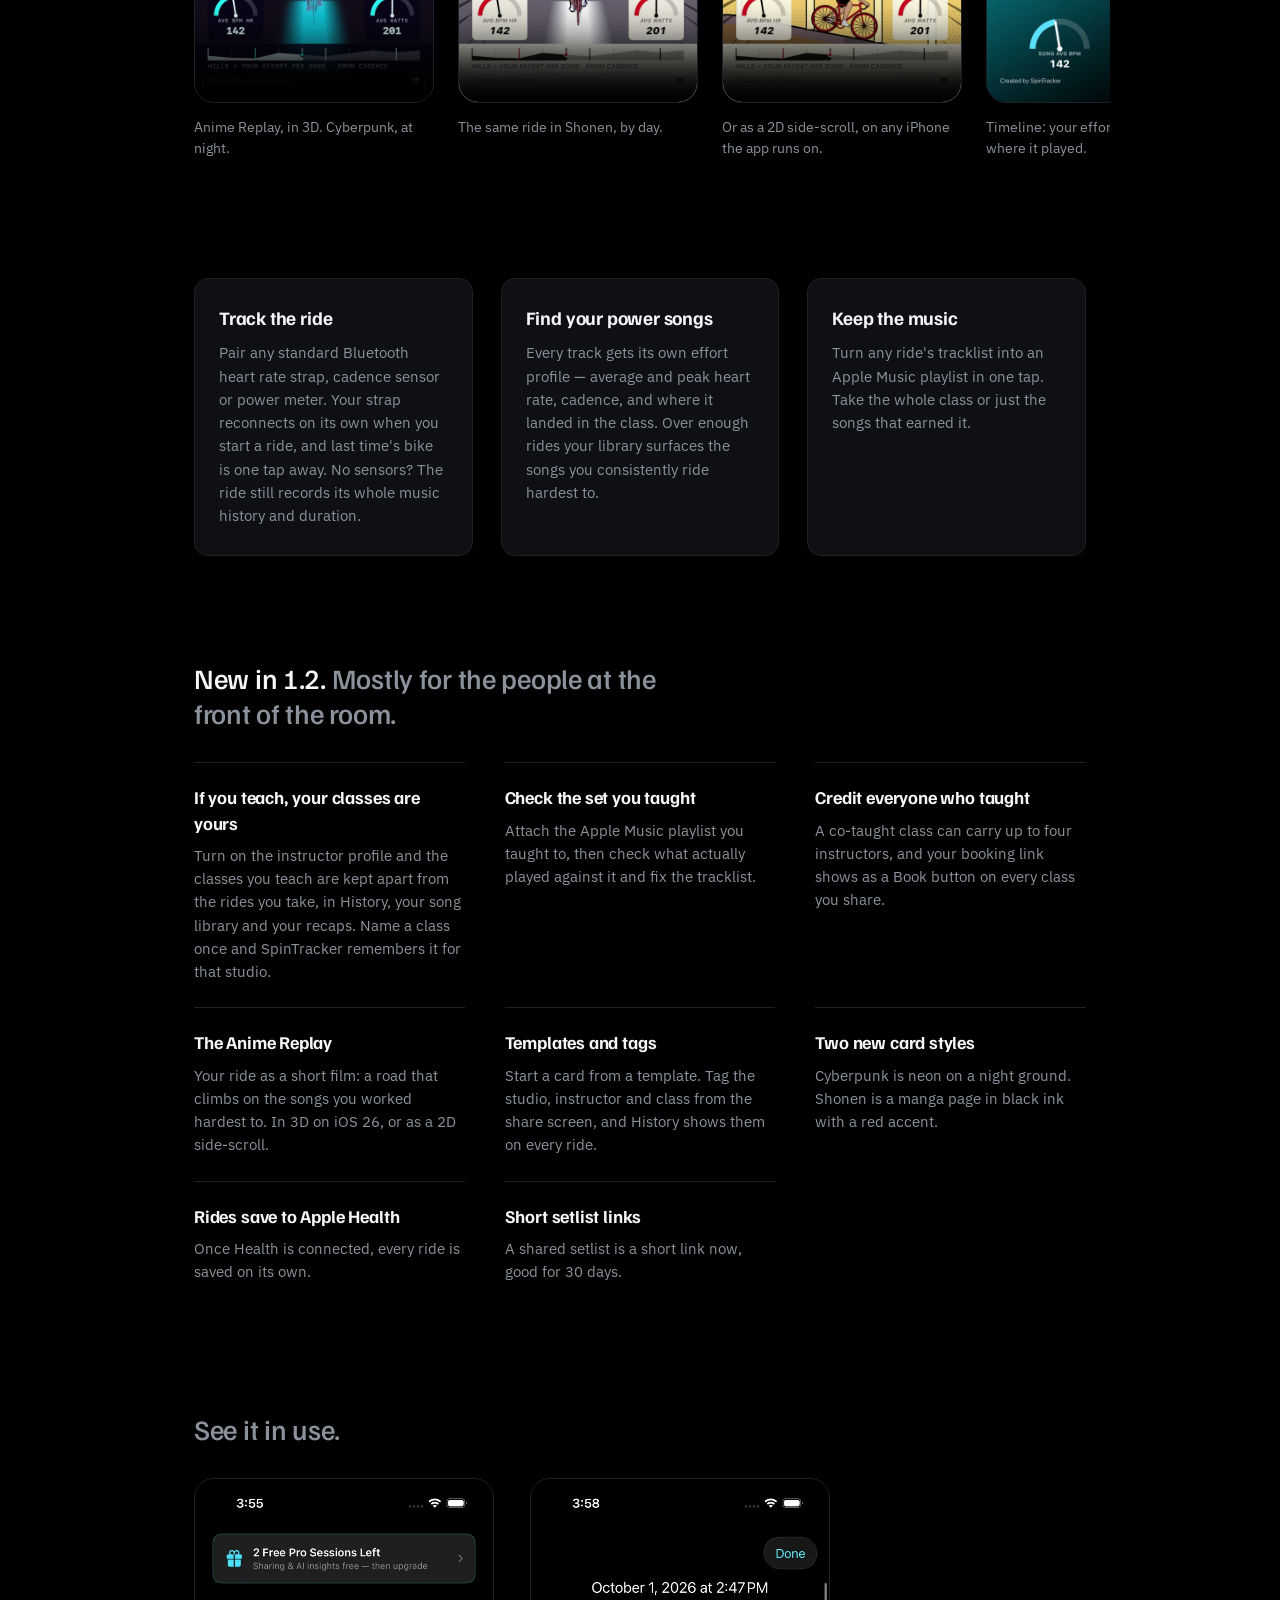
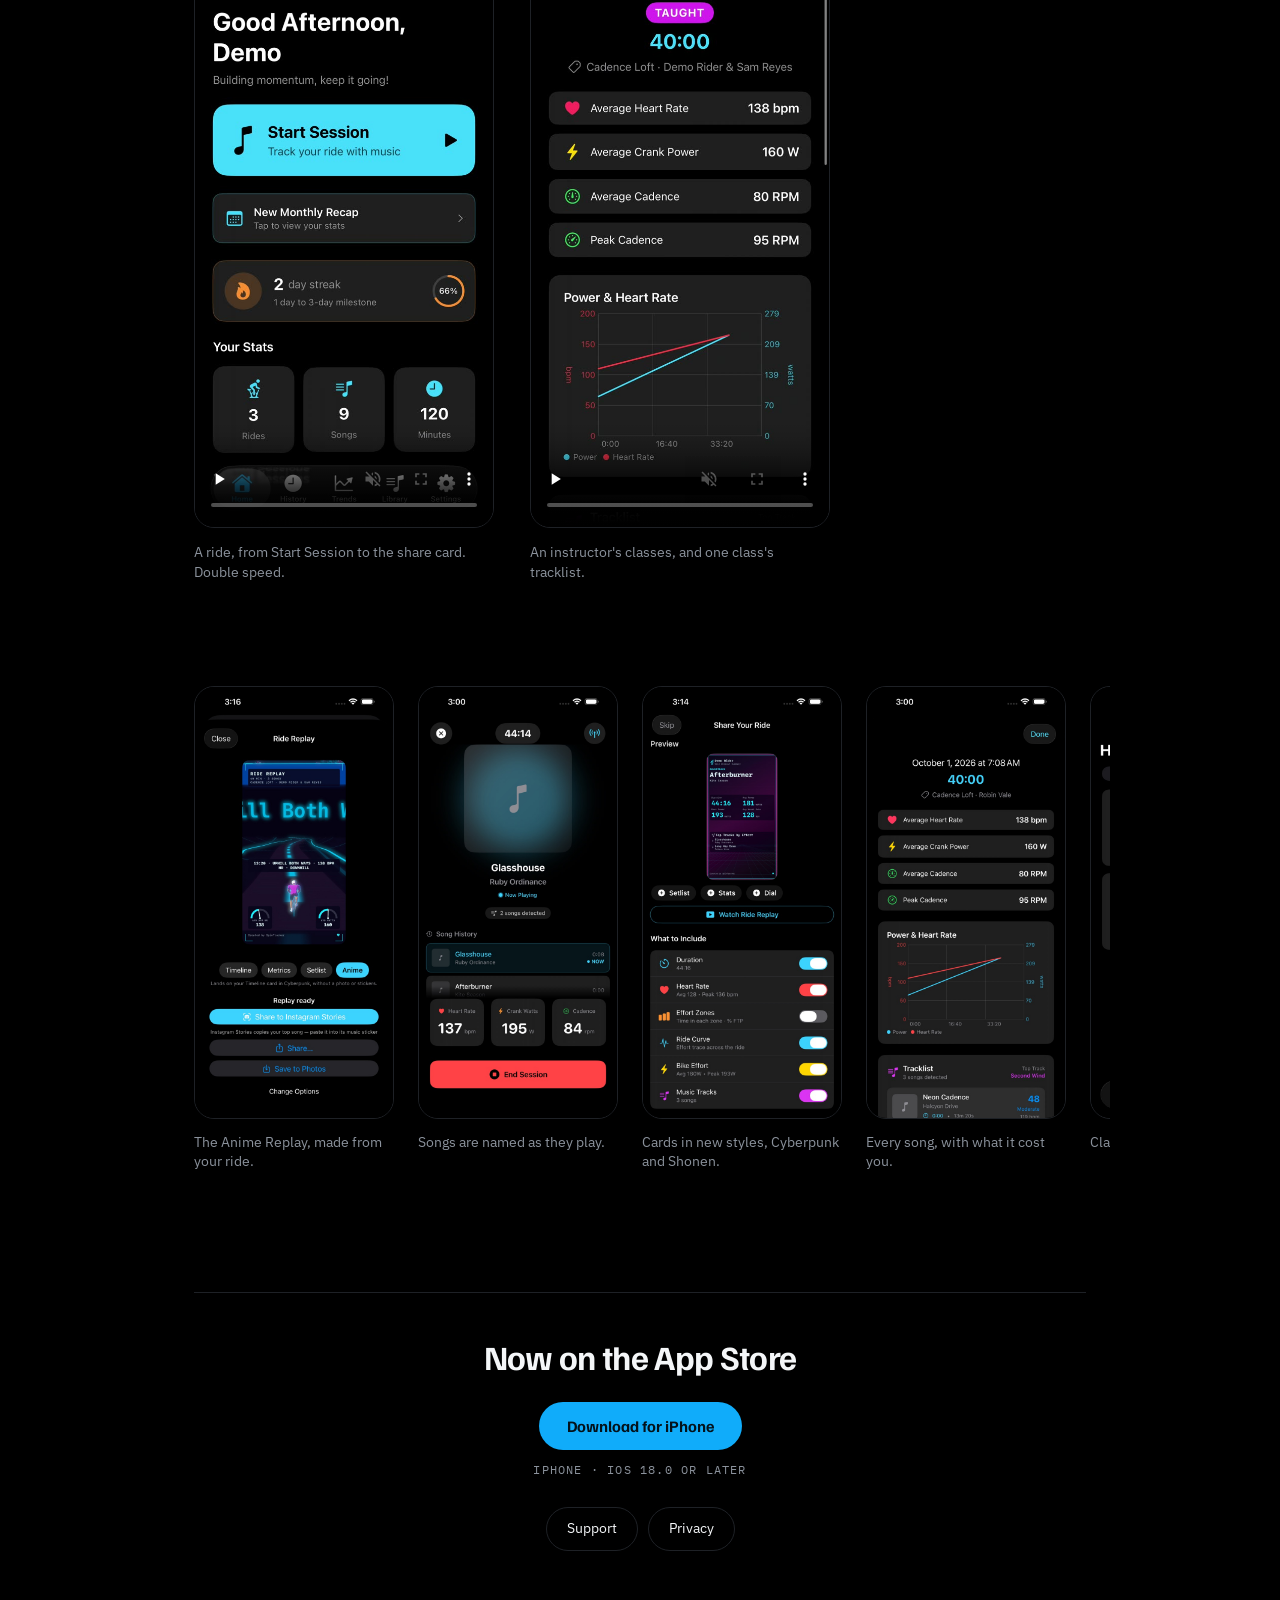
==== commit 9c7c589d: "Landing: what's new in 1.2, Ride Replay films, walkthroughs and the 1.2 screens The page gains three" ====
--- a/index.html
+++ b/index.html
@@ -126,13 +126,46 @@
         </p>
       </section>
 
+      <section class="films" aria-labelledby="films-heading">
+        <h2 id="films-heading" class="section-title">
+          Then <em>watch the ride come back</em>, as a film you can post.
+        </h2>
+        <div class="film-rail" tabindex="0" aria-label="Ride Replay films, scroll sideways">
+          <figure class="film">
+            <video src="/assets/film-anime-3d-cyberpunk.mp4" poster="/assets/film-anime-3d-cyberpunk.jpg" muted loop playsinline preload="none" width="540" height="960" aria-label="An Anime Replay in Cyberpunk at night: a neon road that climbs on the hardest songs, with the rider and their heart rate and watts dials."></video>
+            <figcaption>Anime Replay, in 3D. Cyberpunk, at night.</figcaption>
+          </figure>
+          <figure class="film">
+            <video src="/assets/film-anime-3d-shonen.mp4" poster="/assets/film-anime-3d-shonen.jpg" muted loop playsinline preload="none" width="540" height="960" aria-label="An Anime Replay in Shonen by day: an ink-drawn road with the song named on a sign over the climb."></video>
+            <figcaption>The same ride in Shonen, by day.</figcaption>
+          </figure>
+          <figure class="film">
+            <video src="/assets/film-anime-2d-sidescroll.mp4" poster="/assets/film-anime-2d-sidescroll.jpg" muted loop playsinline preload="none" width="540" height="960" aria-label="An Anime Replay as a side-scroll: the rider climbing a drawn road at golden hour."></video>
+            <figcaption>Or as a 2D side-scroll, on any iPhone the app runs on.</figcaption>
+          </figure>
+          <figure class="film">
+            <video src="/assets/film-replay-timeline.mp4" poster="/assets/film-replay-timeline.jpg" muted loop playsinline preload="none" width="540" height="960" aria-label="A Timeline Ride Replay: the ride's effort drawn down the screen with each song named where it played."></video>
+            <figcaption>Timeline: your effort, with every song where it played.</figcaption>
+          </figure>
+          <figure class="film">
+            <video src="/assets/film-replay-metrics.mp4" poster="/assets/film-replay-metrics.jpg" muted loop playsinline preload="none" width="540" height="960" aria-label="A Metrics Ride Replay: duration and average heart rate counting up beside the effort curve."></video>
+            <figcaption>Metrics: the numbers count up beside the curve.</figcaption>
+          </figure>
+          <figure class="film">
+            <video src="/assets/film-replay-setlist.mp4" poster="/assets/film-replay-setlist.jpg" muted loop playsinline preload="none" width="540" height="960" aria-label="A Setlist Ride Replay in Cyberpunk: the songs dealt hardest first, each with a dial for its effort."></video>
+            <figcaption>Setlist: the songs that cost you most, hardest first.</figcaption>
+          </figure>
+        </div>
+      </section>
+
       <section class="what" aria-label="What SpinTracker does">
         <article>
           <h3>Track the ride</h3>
           <p>
             Pair any standard Bluetooth heart rate strap, cadence sensor or power
-            meter, and they reconnect on their own next time. No sensors? The ride
-            still records its whole music history and duration.
+            meter. Your strap reconnects on its own when you start a ride, and last
+            time's bike is one tap away. No sensors? The ride still records its
+            whole music history and duration.
           </p>
         </article>
         <article>
@@ -152,18 +185,98 @@
         </article>
       </section>
 
-      <section class="shots" aria-label="Screens from the app">
-        <figure>
-          <img src="/assets/shot-ride.png" alt="The live ride screen naming the song currently playing, with heart rate, crank watts and cadence below it." width="660" height="1434" loading="lazy" decoding="async">
+      <section class="new" aria-labelledby="new-heading">
+        <h2 id="new-heading" class="section-title"><em>New in 1.2.</em> Mostly for the people at the front of the room.</h2>
+        <ul class="new-list">
+          <li>
+            <h3>If you teach, your classes are yours</h3>
+            <p>Turn on the instructor profile and the classes you teach are kept apart from the rides you take, in History, your song library and your recaps. Name a class once and SpinTracker remembers it for that studio.</p>
+          </li>
+          <li>
+            <h3>Check the set you taught</h3>
+            <p>Attach the Apple Music playlist you taught to, then check what actually played against it and fix the tracklist.</p>
+          </li>
+          <li>
+            <h3>Credit everyone who taught</h3>
+            <p>A co-taught class can carry up to four instructors, and your booking link shows as a Book button on every class you share.</p>
+          </li>
+          <li>
+            <h3>The Anime Replay</h3>
+            <p>Your ride as a short film: a road that climbs on the songs you worked hardest to. In 3D on iOS 26, or as a 2D side-scroll.</p>
+          </li>
+          <li>
+            <h3>Templates and tags</h3>
+            <p>Start a card from a template. Tag the studio, instructor and class from the share screen, and History shows them on every ride.</p>
+          </li>
+          <li>
+            <h3>Two new card styles</h3>
+            <p>Cyberpunk is neon on a night ground. Shonen is a manga page in black ink with a red accent.</p>
+          </li>
+          <li>
+            <h3>Rides save to Apple Health</h3>
+            <p>Once Health is connected, every ride is saved on its own.</p>
+          </li>
+          <li>
+            <h3>Short setlist links</h3>
+            <p>A shared setlist is a short link now, good for 30 days.</p>
+          </li>
+        </ul>
+      </section>
+
+      <section class="walks" aria-labelledby="walks-heading">
+        <h2 id="walks-heading" class="section-title">See it in use.</h2>
+        <div class="walk-grid">
+          <figure>
+            <video src="/assets/walk-ride.mp4" poster="/assets/walk-ride.jpg" controls muted playsinline preload="none" width="590" height="1282" aria-label="A ride from start to share card, at double speed: Start Session, the live ride with songs being named, End, then the share card in different styles."></video>
+            <figcaption>A ride, from Start Session to the share card. Double speed.</figcaption>
+          </figure>
+          <figure>
+            <video src="/assets/walk-instructor.mp4" poster="/assets/walk-instructor.jpg" controls muted playsinline preload="none" width="590" height="1282" aria-label="An instructor's classes in History, then one class's detail with its instructors, chart and tracklist."></video>
+            <figcaption>An instructor's classes, and one class's tracklist.</figcaption>
+          </figure>
+        </div>
+      </section>
+
+      <section class="shots" aria-label="Screens from the app, scroll sideways" tabindex="0">
+        <figure>
+          <img src="/assets/shots-01-anime-replay.jpg" alt="The Anime Replay playing in the app: a Cyberpunk road, the song on a sign, and the rider." width="660" height="1434" loading="lazy" decoding="async">
+          <figcaption>The Anime Replay, made from your ride.</figcaption>
+        </figure>
+        <figure>
+          <img src="/assets/shots-02-live-ride.jpg" alt="The live ride screen naming the song playing, with heart rate, crank watts and cadence below it." width="660" height="1434" loading="lazy" decoding="async">
           <figcaption>Songs are named as they play.</figcaption>
         </figure>
         <figure>
-          <img src="/assets/shot-library.png" alt="The song library, showing a power song and a list of tracks each with its own effort score and play count." width="660" height="1434" loading="lazy" decoding="async">
+          <img src="/assets/shots-03-card-styles.jpg" alt="The share card builder with a ride card in the Cyberpunk style." width="660" height="1434" loading="lazy" decoding="async">
+          <figcaption>Cards in new styles, Cyberpunk and Shonen.</figcaption>
+        </figure>
+        <figure>
+          <img src="/assets/shots-04-session-detail.jpg" alt="A ride's detail: its studio and instructors, averages, a power and heart rate chart, and the tracklist with each song's effort." width="660" height="1434" loading="lazy" decoding="async">
+          <figcaption>Every song, with what it cost you.</figcaption>
+        </figure>
+        <figure>
+          <img src="/assets/shots-05-my-classes.jpg" alt="History filtered to My classes, each class marked Taught with its instructors and studio." width="660" height="1434" loading="lazy" decoding="async">
+          <figcaption>Classes you teach, kept apart.</figcaption>
+        </figure>
+        <figure>
+          <img src="/assets/shots-06-templates.jpg" alt="The template picker, offering starters like Ride Story, Power Song and Setlist." width="660" height="1434" loading="lazy" decoding="async">
+          <figcaption>Start a card from a template.</figcaption>
+        </figure>
+        <figure>
+          <img src="/assets/shots-07-library.jpg" alt="The song library, showing a power song and tracks each with an effort score and play count." width="660" height="1434" loading="lazy" decoding="async">
           <figcaption>Across rides, the ones that cost you most rise to the top.</figcaption>
         </figure>
         <figure>
-          <img src="/assets/shot-card.png" alt="The share card builder, showing a ride card sized for Instagram Stories." width="660" height="1434" loading="lazy" decoding="async">
-          <figcaption>Then it becomes something worth sharing.</figcaption>
+          <img src="/assets/shots-08-weekly-recap.jpg" alt="A weekly recap: sessions, minutes, watts, songs and top power songs." width="660" height="1434" loading="lazy" decoding="async">
+          <figcaption>A recap every week and every month.</figcaption>
+        </figure>
+        <figure>
+          <img src="/assets/shots-09-home.jpg" alt="The home screen with a streak, stats and a Start Session button." width="660" height="1434" loading="lazy" decoding="async">
+          <figcaption>Start a ride in one tap.</figcaption>
+        </figure>
+        <figure>
+          <img src="/assets/shots-10-anime-options.jpg" alt="The Anime Replay options: 3D or side-scroll, style, time of day and rider." width="660" height="1434" loading="lazy" decoding="async">
+          <figcaption>Choose the style, the light and your rider.</figcaption>
         </figure>
       </section>
 
@@ -194,6 +307,15 @@
       <h1>Couldn't load this setlist. Try again in a moment.</h1>
       <p><a id="retry" href="/">Try again</a></p>
     </main>
+    <!-- QR for the App Store page, generated once and committed. Regenerate with:
+         npx --yes qrcode -t svg -e M -q 4 -d 000000 -l ffffff -o assets/app-store-qr.svg "https://apps.apple.com/app/id6796364873" -->
+    <dialog id="get-dialog" aria-labelledby="get-dialog-text">
+      <img class="get-qr" src="/assets/app-store-qr.svg" alt="QR code that opens SpinTracker on the App Store" width="200" height="200">
+      <p id="get-dialog-text">SpinTracker is for iPhone &mdash; scan this with your iPhone's camera.</p>
+      <a class="get-dialog-link" href="https://apps.apple.com/us/app/spintracker-ride-music/id6796364873?platform=iphone">See it on the App Store</a>
+      <button type="button" class="get-dialog-close">Close</button>
+    </dialog>
+
     <script src="/app.js"></script>
   </body>
 </html>
--- a/styles.css
+++ b/styles.css
@@ -339,15 +339,101 @@
   color: var(--dim);
 }
 
-/* --- Screens ------------------------------------------------------------ */
-
+/* --- Films: the Ride Replay, the page's one moving thing --------------------
+
+   A rail rather than a grid: six portrait films side by side would each be a
+   thumbnail at this width, and a film is worth seeing at the size of a phone.
+   Each plays only while it is on screen (app.js), and not at all for a visitor
+   who asked for reduced motion. */
+
+#landing .films { margin-top: 104px; }
+#landing .film-rail,
 #landing .shots {
   display: grid;
-  grid-template-columns: repeat(auto-fit, minmax(230px, 1fr));
+  grid-auto-flow: column;
+  gap: 24px;
+  overflow-x: auto;
+  overscroll-behavior-x: contain;
+  scroll-snap-type: x mandatory;
+  scroll-padding-inline: 24px;
+  /* Bleeds to the edge of the window, so the next item visibly continues. */
+  margin-inline: -24px;
+  padding: 0 24px 16px;
+}
+#landing .film-rail { grid-auto-columns: minmax(240px, 300px); }
+#landing .film { margin: 0; scroll-snap-align: start; }
+#landing .film video {
+  display: block;
+  width: 100%;
+  height: auto;
+  aspect-ratio: 9 / 16;
+  border-radius: 20px;
+  border: 1px solid var(--edge);
+  background: var(--surface);
+}
+#landing .film figcaption,
+#landing .walks figcaption {
+  margin-top: 14px;
+  font-size: 14px;
+  line-height: 1.45;
+  color: var(--dim);
+}
+
+/* --- New in 1.2 --------------------------------------------------------- */
+
+#landing .new { margin-top: 104px; }
+#landing .new-list {
+  list-style: none;
+  margin: 0;
+  padding: 0;
+  display: grid;
+  grid-template-columns: repeat(auto-fit, minmax(260px, 1fr));
+  column-gap: 40px;
+}
+#landing .new-list li {
+  padding: 22px 0 24px;
+  border-top: 1px solid var(--edge);
+}
+#landing .new-list h3 {
+  font-family: var(--display);
+  font-weight: 700;
+  font-size: 18px;
+  letter-spacing: -.01em;
+  margin: 0 0 8px;
+}
+#landing .new-list p {
+  margin: 0;
+  font-size: 15px;
+  line-height: 1.55;
+  color: var(--dim);
+  max-width: 46ch;
+}
+
+/* --- Walkthroughs ------------------------------------------------------- */
+
+#landing .walks { margin-top: 104px; }
+#landing .walk-grid {
+  display: grid;
+  grid-template-columns: repeat(auto-fit, minmax(240px, 300px));
   gap: 36px;
+}
+#landing .walks figure { margin: 0; }
+#landing .walks video {
+  display: block;
+  width: 100%;
+  height: auto;
+  border-radius: 20px;
+  border: 1px solid var(--edge);
+  background: var(--surface);
+}
+
+/* --- Screens ------------------------------------------------------------ */
+
+#landing .shots {
+  grid-auto-columns: minmax(200px, 230px);
   margin-top: 104px;
 }
-#landing .shots figure { margin: 0; }
+#landing .shots figure { margin: 0; scroll-snap-align: start; }
 #landing .shots img {
   width: 100%;
   height: auto;
@@ -422,6 +508,9 @@
 #landing .get-links a:hover { border-color: var(--endurance); }
 
 #landing a:focus-visible,
+#landing video:focus-visible,
+#landing .film-rail:focus-visible,
+#landing .shots:focus-visible,
 #app a:focus-visible {
   outline: 2px solid var(--endurance, #10acfa);
   outline-offset: 3px;
@@ -453,5 +542,36 @@
     text-align: left;
     min-width: 0;
   }
-  #landing .what, #landing .shots, #landing .get { margin-top: 72px; }
-}
+  #landing .what, #landing .shots, #landing .get,
+  #landing .films, #landing .new, #landing .walks { margin-top: 72px; }
+  #landing .film-rail, #landing .shots { margin-inline: -18px; padding-inline: 18px; scroll-padding-inline: 18px; }
+  #landing .film-rail { grid-auto-columns: 72vw; }
+  #landing .shots { grid-auto-columns: 60vw; }
+}
+
+/* "Get it for iPhone" on a computer: a QR code in a native dialog. One look for
+   both pages, so it does not follow the light/dark tokens. */
+#get-dialog {
+  border: 1px solid #1e2126;
+  border-radius: 16px;
+  background: #0e1013;
+  color: #f4f6f8;
+  padding: 24px;
+  width: min(320px, calc(100vw - 32px));
+  text-align: center;
+  font: 16px/1.4 -apple-system, BlinkMacSystemFont, system-ui, "IBM Plex Sans", sans-serif;
+}
+#get-dialog::backdrop { background: rgba(0, 0, 0, 0.6); }
+#get-dialog .get-qr { display: block; margin: 0 auto 16px; width: 200px; height: 200px; border-radius: 8px; background: #fff; }
+#get-dialog p { margin: 0 0 16px; }
+#get-dialog .get-dialog-link { display: block; color: #10acfa; margin-bottom: 16px; }
+#get-dialog .get-dialog-close {
+  font: inherit;
+  color: inherit;
+  background: transparent;
+  border: 1px solid #8b929c;
+  border-radius: 999px;
+  padding: 8px 24px;
+  cursor: pointer;
+}
+#get-dialog .get-dialog-close:hover { border-color: #10acfa; }
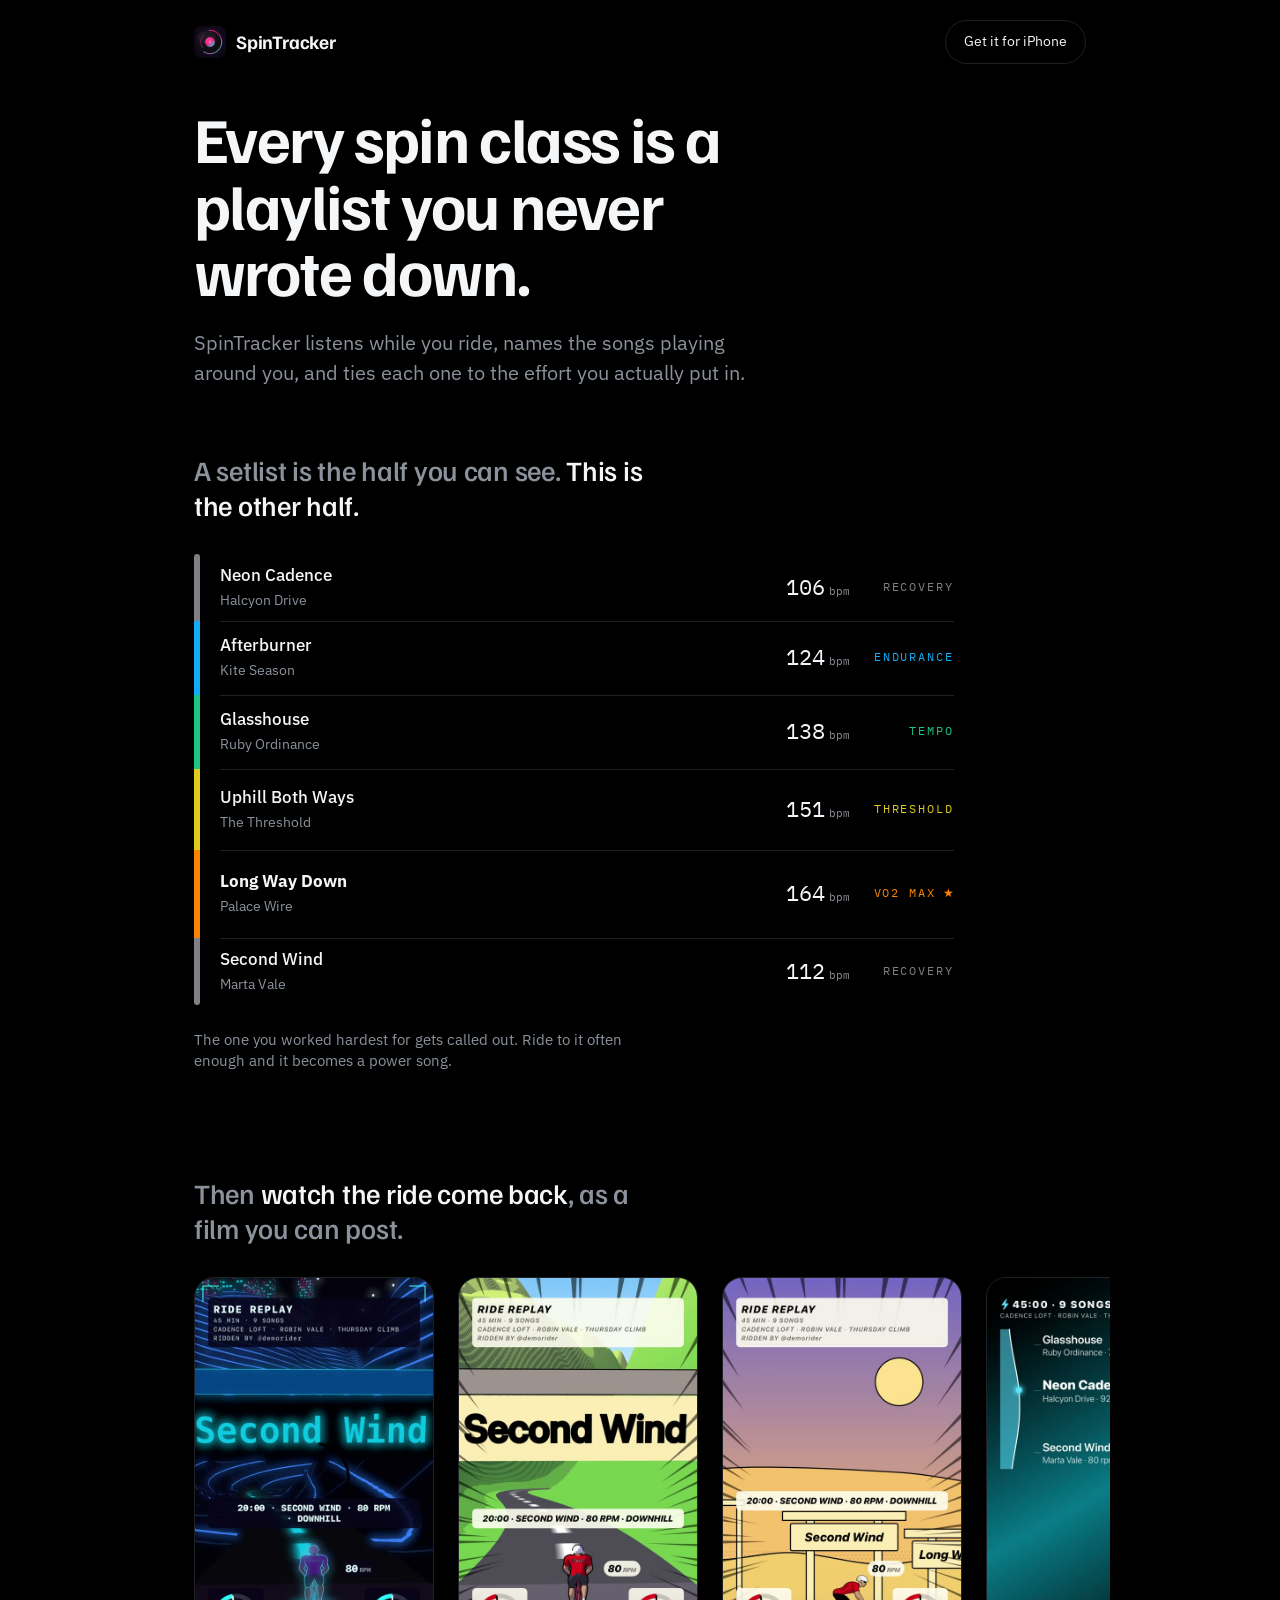
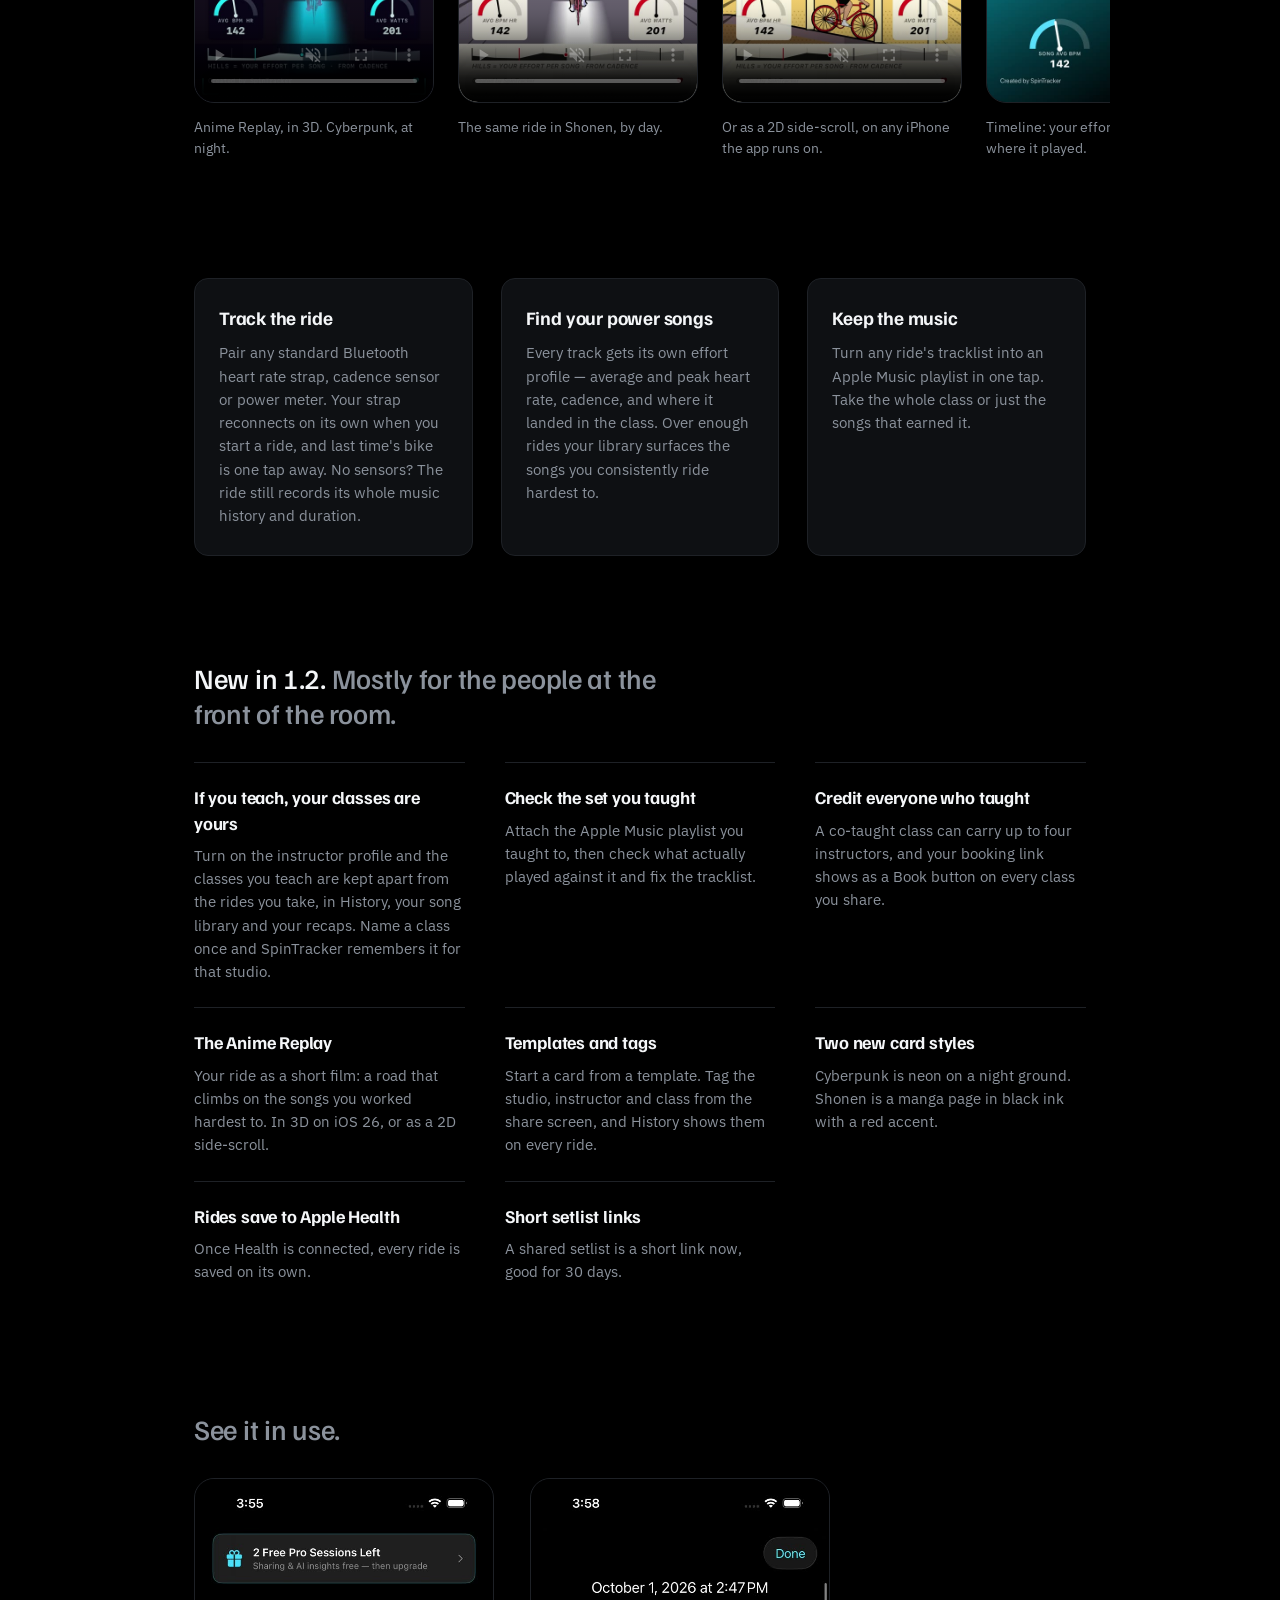
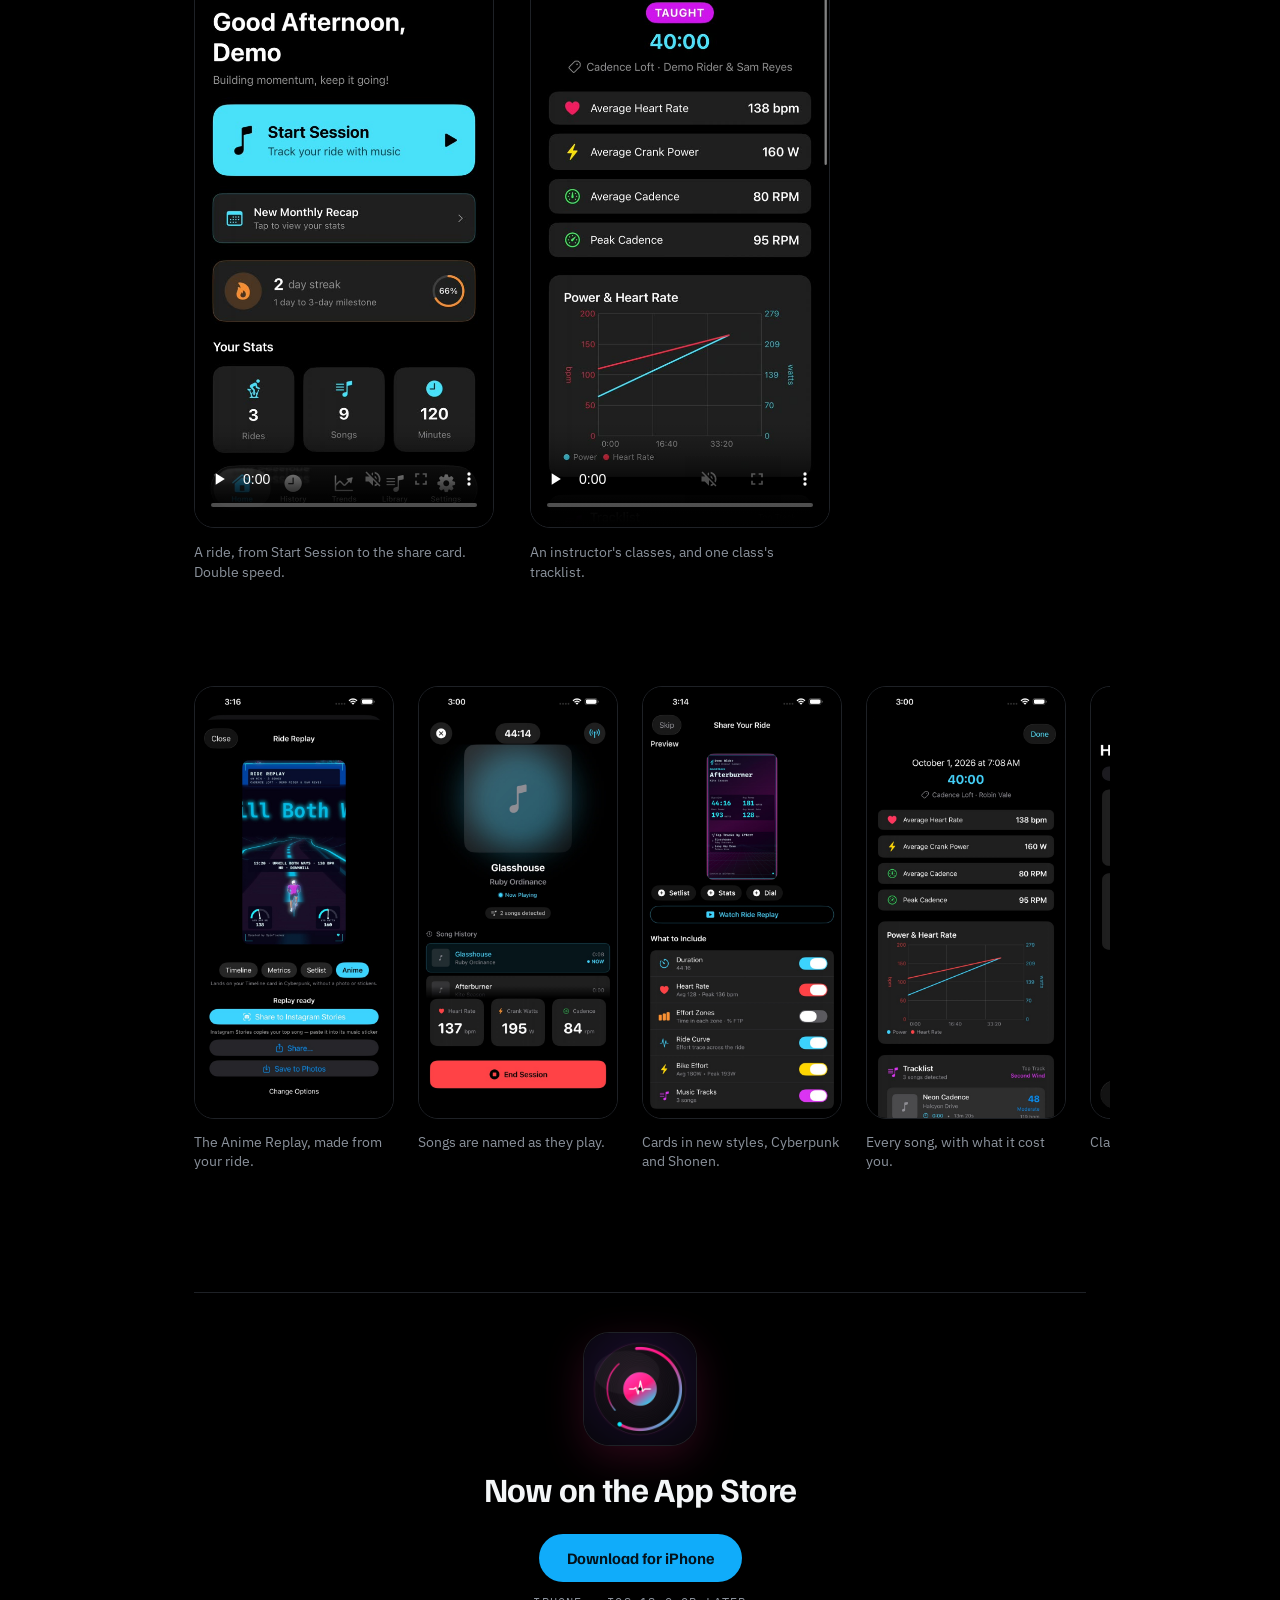
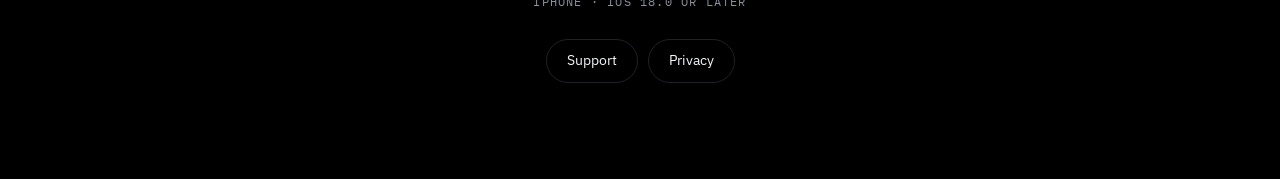
==== commit d1c09f1d: "Landing: show the app icon in the top bar, the App Store footer and link previews The setlist page c" ====
--- a/index.html
+++ b/index.html
@@ -6,6 +6,13 @@
     <!--preview:start-->
     <title>SpinTracker — every ride is a playlist</title>
     <meta name="description" content="SpinTracker listens while you ride, names the songs playing around you, and ties each one to the effort you actually put in.">
+    <meta property="og:title" content="SpinTracker — every ride is a playlist">
+    <meta property="og:description" content="SpinTracker listens while you ride, names the songs playing around you, and ties each one to the effort you actually put in.">
+    <meta property="og:url" content="https://spintracker.buoyantpass.com/">
+    <meta property="og:type" content="website">
+    <meta property="og:image" content="https://spintracker.buoyantpass.com/assets/icon-512.png">
+    <meta name="twitter:card" content="summary">
+    <meta name="twitter:image" content="https://spintracker.buoyantpass.com/assets/icon-512.png">
     <!--preview:end-->
     <link rel="icon" type="image/png" href="/assets/icon-180.png">
     <link rel="apple-touch-icon" href="/assets/icon-180.png">
@@ -61,7 +68,10 @@
         The store URL now lives here and in the footer; change both.
       -->
       <nav class="topbar" aria-label="SpinTracker">
-        <span class="wordmark">SpinTracker</span>
+        <span class="brand">
+          <img class="brand-icon" src="/assets/icon-180.png" alt="" width="32" height="32">
+          <span class="wordmark">SpinTracker</span>
+        </span>
         <a class="topbar-get" href="https://apps.apple.com/app/id6796364873">Get it for iPhone</a>
       </nav>
 
@@ -281,6 +291,7 @@
       </section>
 
       <footer class="get" id="get">
+        <img class="get-icon" src="/assets/icon-512.png" alt="SpinTracker app icon" width="112" height="112" loading="lazy" decoding="async">
         <p class="get-status">Now on the App Store</p>
         <a class="get-badge" href="https://apps.apple.com/app/id6796364873">Download for iPhone</a>
         <!--
--- a/styles.css
+++ b/styles.css
@@ -124,6 +124,8 @@
   gap: 16px;
   padding-top: 20px;
 }
+#landing .brand { display: inline-flex; align-items: center; gap: 10px; min-width: 0; }
+#landing .brand-icon { width: 32px; height: 32px; border-radius: 22.5%; flex-shrink: 0; }
 #landing .wordmark {
   font-family: var(--display);
   font-weight: 700;
@@ -454,6 +456,14 @@
   padding-top: 40px;
   border-top: 1px solid var(--edge);
   text-align: center;
+}
+#landing .get-icon {
+  display: block;
+  width: 112px;
+  height: 112px;
+  margin: 0 auto 20px;
+  border-radius: 22.5%;
+  box-shadow: 0 0 0 1px var(--edge), 0 12px 40px rgba(255, 45, 140, .18);
 }
 #landing .get-status {
   font-family: var(--display);
@@ -575,3 +585,13 @@
   cursor: pointer;
 }
 #get-dialog .get-dialog-close:hover { border-color: #10acfa; }
+
+/* /duet: the page a phone without the app sees. No inline styles there, the
+   page's CSP forbids them. */
+.duet { margin-top: 20vh; text-align: center; }
+.duet a { color: var(--fg); }
+.duet .duet-open {
+  display: inline-flex; align-items: center; justify-content: center;
+  min-height: 48px; padding: 0 28px; border-radius: 999px;
+  background: #3bb5f0; color: #04121b; text-decoration: none; font-weight: 700;
+}
